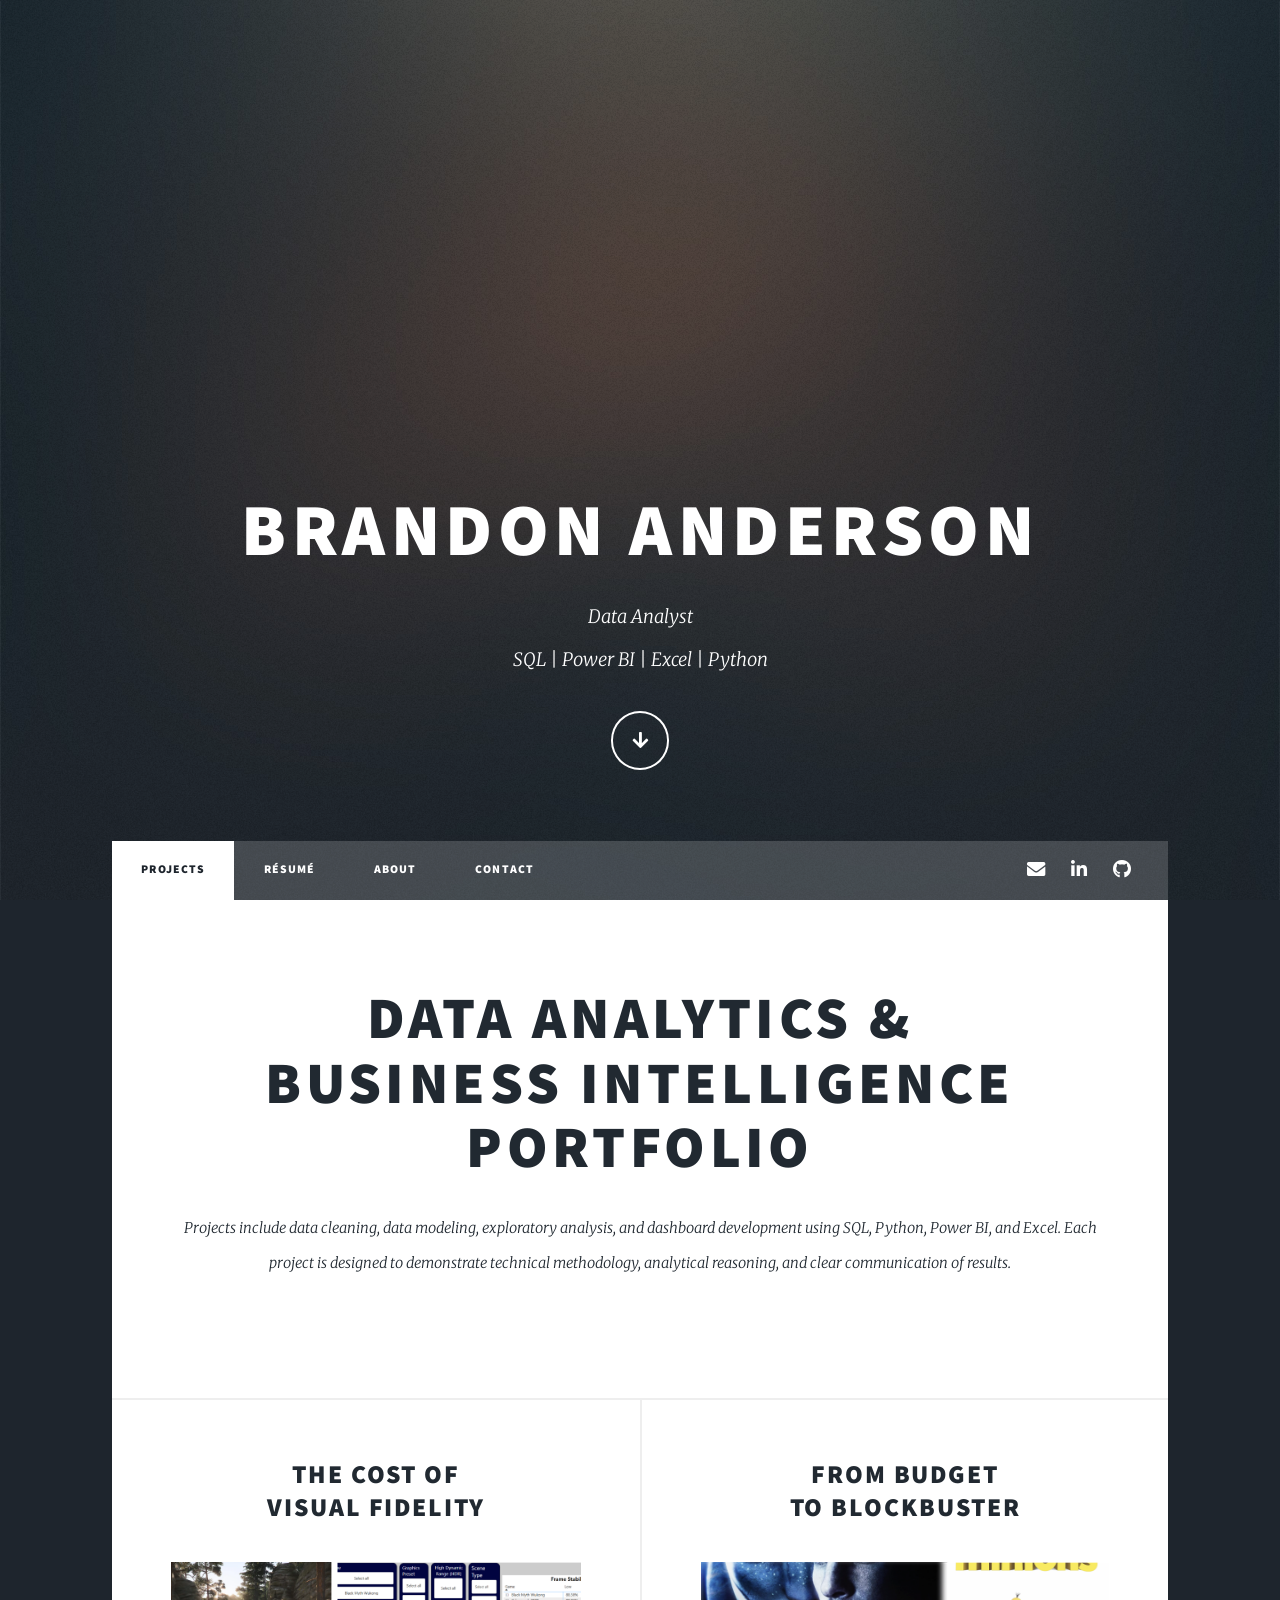
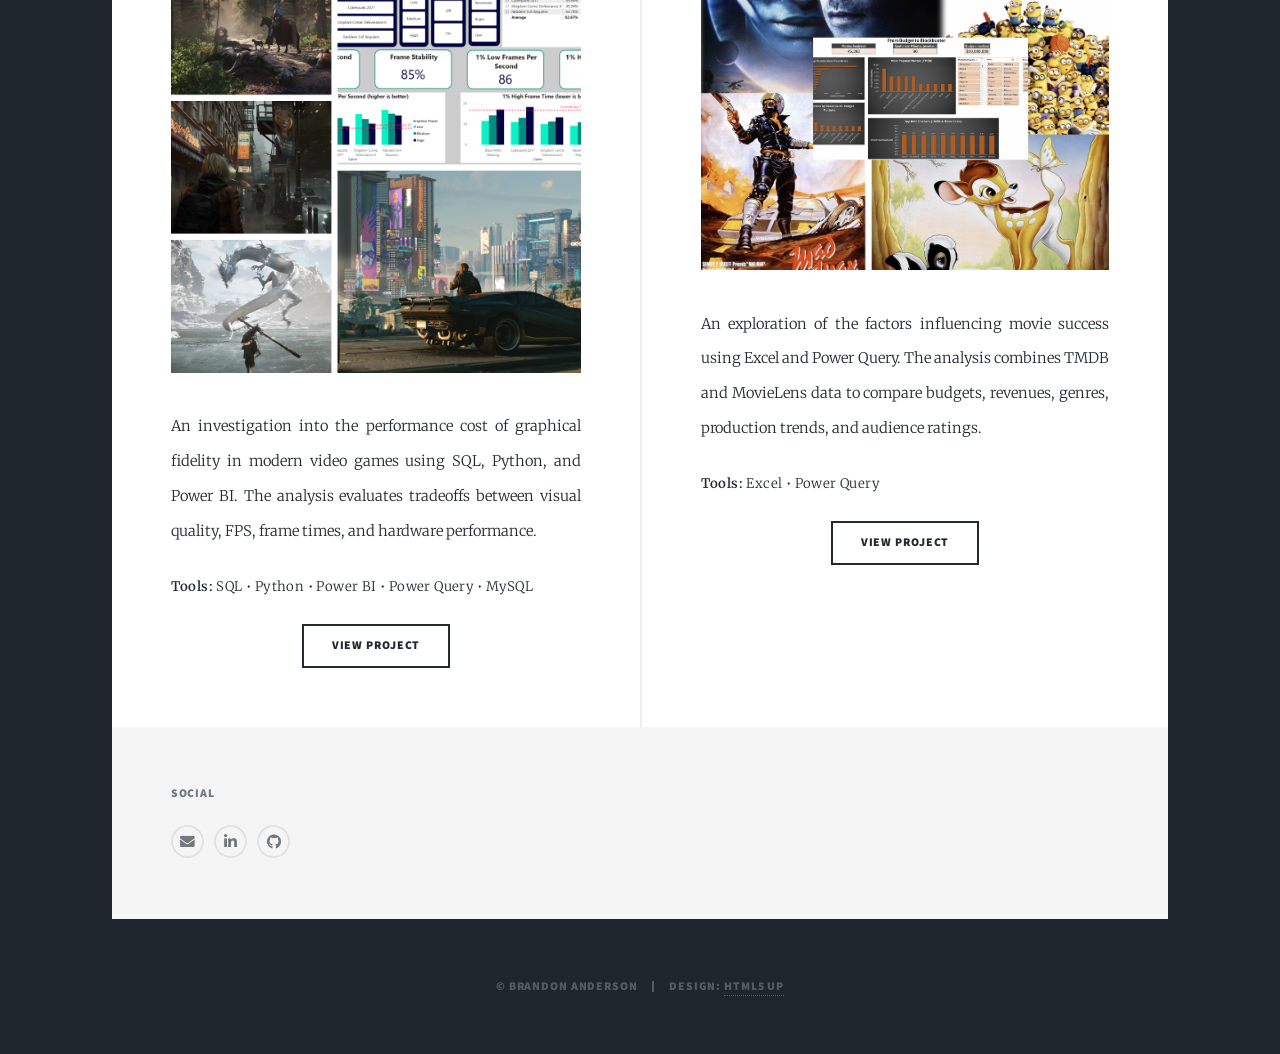
==== index.html @ 1acf7ca3 "Change repository structure" ====
<!DOCTYPE HTML>
<html>
	<head>
		<title>Portfolio | Brandon Anderson</title>
		<meta charset="utf-8" />
		<meta name="viewport" content="width=device-width, initial-scale=1, user-scalable=no" />
		<link rel="stylesheet" href="assets/css/main.css" />
		<noscript><link rel="stylesheet" href="assets/css/noscript.css" /></noscript>
	</head>
	<body class="is-preload">

		<!-- Wrapper -->
			<div id="wrapper" class="fade-in">

				<!-- Intro -->
					<div id="intro">
						<h1>Brandon Anderson
						</h1>
						<p>Data Analyst<br />
						SQL | Power BI | Excel | Python</p>
						<ul class="actions">
							<li><a href="#header" class="button icon solid solo fa-arrow-down scrolly">Continue</a></li>
						</ul>
					</div>

				<!-- Header -->
					<header id="header">
						<a href="index.html" class="logo">Brandon Anderson</a>
					</header>

				<!-- Nav -->
					<nav id="nav">
						<ul class="links">
							<li class="active"><a href="index.html">Projects</a></li>
							<li><a href="resume.html" target="_blank">Résumé</a></li>
							<li><a href="about.html">About</a></li>
							<li><a href="contact.html">Contact</a></li>
						</ul>
						<ul class="icons">
							<li>
								<a href="mailto:&#098;&#114;&#097;&#110;&#100;&#101;&#114;&#115;&#111;&#110;&#046;&#097;&#110;&#100;&#101;&#114;&#115;&#111;&#110;&#046;&#099;&#097;&#114;&#101;&#101;&#114;&#064;&#103;&#109;&#097;&#105;&#108;&#046;&#099;&#111;&#109;" class="icon solid fa-envelope">
									<span class="label">Email</span>
								</a>
							</li>
							<li>
								<a href="https://www.linkedin.com/in/brandonranderson" class="icon brands fa-linkedin-in" target="_blank">
									<span class="label">LinkedIn</span>
								</a>
							</li>

							<li>
								<a href="https://github.com/brandon-r-anderson" class="icon brands fa-github" target="_blank">
									<span class="label">GitHub</span>
								</a>
							</li>
						</ul>
					</nav>

				<!-- Main -->
					<div id="main">

						<!-- Featured Post -->
							<article class="post featured">
								<header class="major">
									<h2><a href="#">Data Analytics &<br />
									Business Intelligence Portfolio</a></h2>
									<p>Projects include data cleaning, data modeling, exploratory analysis, and dashboard development 
										using SQL, Python, Power BI, and Excel. Each project is 
										designed to demonstrate technical methodology, analytical reasoning, 
										and clear communication of results.
									</p>
								</header>
								<!-- <a href="#" class="image main"><img src="images/pic01.jpg" alt="" /></a>
								<ul class="actions special">
									<li><a href="#" class="button large">View Project</a></li>
								</ul> -->
							</article>

						<!-- Posts -->
							<section class="posts">
								<article>
									<header>
										<!-- <span class="date">April 24, 2017</span> -->
										<h2>
											<a href="projects/cost_of_visual_fidelity.html">
												The Cost of<br />
												Visual Fidelity
											</a>
										</h2>
									</header>

									<a href="projects/cost_of_visual_fidelity.html" class="image fit">
										<img src="images/game_graphics_collage.png" alt="The Cost of Visual Fidelity dashboard preview" />
									</a>

									<p>
										An investigation into the performance cost of graphical fidelity in modern
										video games using SQL, Python, and Power BI. The analysis evaluates tradeoffs
										between visual quality, FPS, frame times, and hardware performance.
									</p>

									<p class="project-tags">
										<strong>Tools:</strong> SQL • Python • Power BI • Power Query • MySQL
									</p>

									<ul class="actions special">
										<li>
											<a href="projects/cost_of_visual_fidelity.html" class="button">
												View Project
											</a>
										</li>
									</ul>
								</article>

								<article>
									<header>
										<!-- <span class="date">April 22, 2017</span> -->
										<h2><a href="projects/from_budget_to_blockbuster.html">From Budget<br />
										To Blockbuster</a></h2>
									</header>
									<a href="projects/from_budget_to_blockbuster.html" class="image fit"><img src="images/from_budget_to_blockbuster_collage.png" alt="movie_collage" /></a>
									<p>
										An exploration of the factors influencing movie success using Excel and Power Query. The analysis combines TMDB and MovieLens data to compare budgets, revenues, genres, production trends, and audience ratings.
									</p>
									
									<p class="project-tags">
										<strong>Tools:</strong> Excel • Power Query
									</p>
									<ul class="actions special">
										<li><a href="projects/from_budget_to_blockbuster.html" class="button">View Project</a></li>
									</ul>
								</article>

								<!-- <article>
									<header>
										<span class="date">April 18, 2017</span>
										<h2><a href="#">Ante mattis<br />
										interdum dolor</a></h2>
									</header>
									<a href="#" class="image fit"><img src="images/pic04.jpg" alt="" /></a>
									<p>Donec eget ex magna. Interdum et malesuada fames ac ante ipsum primis in faucibus. Pellentesque venenatis dolor imperdiet dolor mattis sagittis magna etiam.</p>
									
									<p class="project-tags">
										<strong>Tools:</strong> Power BI • Power Query
									</p>
									<ul class="actions special">
										<li><a href="#" class="button">View Project</a></li>
									</ul>
								</article> -->
							</section>

						<!-- Footer -->
							<!-- <footer> -->
								<!-- <div class="pagination"> -->
									<!--<a href="#" class="previous">Prev</a>-->
									<!-- <a href="#" class="page active">1</a> -->
									<!-- <a href="#" class="page">2</a> -->
									<!-- <span class="extra">&hellip;</span> -->
									<!-- <a href="#" class="next">Next</a> -->
								<!-- </div> -->
							<!-- </footer> -->

					</div>

				<!-- Footer -->
					<footer id="footer">
						<section>
								<h3>Social</h3>
								<ul class="icons alt">
									<li>
										<a href="mailto:mailto:&#098;&#114;&#097;&#110;&#100;&#101;&#114;&#115;&#111;&#110;&#046;&#097;&#110;&#100;&#101;&#114;&#115;&#111;&#110;&#046;&#099;&#097;&#114;&#101;&#101;&#114;&#064;&#103;&#109;&#097;&#105;&#108;&#046;&#099;&#111;&#109;" 
											class="icon solid fa-envelope"
											target="_blank">
											<span class="label">Email</span>
										</a>
									</li>
									<li>
										<a href="https://www.linkedin.com/in/brandonranderson" 
											class="icon brands fa-linkedin-in" 
											target="_blank">
											<span class="label">LinkedIn</span>
										</a>
									</li>									
									<li>
										<a href="https://github.com/brandon-r-anderson" 
											class="icon brands alt fa-github" 
											target="_blank">
											<span class="label">GitHub</span>
										</a>
									</li>
								</ul>
						</section>
					</footer>

				<!-- Copyright -->
					<div id="copyright">
						<ul><li>&copy; Brandon Anderson</li><li>Design: <a href="https://html5up.net" target="_blank">HTML5 UP</a></li></ul>
					</div>

		<!-- Scripts -->
			<script src="assets/js/jquery.min.js"></script>
			<script src="assets/js/jquery.scrollex.min.js"></script>
			<script src="assets/js/jquery.scrolly.min.js"></script>
			<script src="assets/js/browser.min.js"></script>
			<script src="assets/js/breakpoints.min.js"></script>
			<script src="assets/js/util.js"></script>
			<script src="assets/js/main.js"></script>

	</body>
</html>
---- assets/css/main.css ----
@import url(fontawesome-all.min.css);
@import url("https://fonts.googleapis.com/css?family=Merriweather:300,700,300italic,700italic|Source+Sans+Pro:900");

/*
	Massively by HTML5 UP
	html5up.net | @ajlkn
	Free for personal and commercial use under the CCA 3.0 license (html5up.net/license)
*/

html, body, div, span, applet, object,
iframe, h1, h2, h3, h4, h5, h6, p, blockquote,
pre, a, abbr, acronym, address, big, cite,
code, del, dfn, em, img, ins, kbd, q, s, samp,
small, strike, strong, sub, sup, tt, var, b,
u, i, center, dl, dt, dd, ol, ul, li, fieldset,
form, label, legend, table, caption, tbody,
tfoot, thead, tr, th, td, article, aside,
canvas, details, embed, figure, figcaption,
footer, header, hgroup, menu, nav, output, ruby,
section, summary, time, mark, audio, video {
	margin: 0;
	padding: 0;
	border: 0;
	font-size: 100%;
	font: inherit;
	vertical-align: baseline;}

article, aside, details, figcaption, figure,
footer, header, hgroup, menu, nav, section {
	display: block;}

body {
	line-height: 1;
}

ol, ul {
	list-style: none;
}

blockquote, q {
	quotes: none;
}

	blockquote:before, blockquote:after, q:before, q:after {
		content: '';
		content: none;
	}

table {
	border-collapse: collapse;
	border-spacing: 0;
}

body {
	-webkit-text-size-adjust: none;
}

mark {
	background-color: transparent;
	color: inherit;
}

input::-moz-focus-inner {
	border: 0;
	padding: 0;
}

input, select, textarea {
	-moz-appearance: none;
	-webkit-appearance: none;
	-ms-appearance: none;
	appearance: none;
}

/* Basic */

	@-ms-viewport {
		width: device-width;
	}

	body {
		-ms-overflow-style: scrollbar;
	}

	@media screen and (max-width: 480px) {

		html, body {
			min-width: 320px;
		}

	}

	html {
		box-sizing: border-box;
	}

	*, *:before, *:after {
		box-sizing: inherit;
	}

	body {
		background-color: #1e252d;
	}

		body.is-preload *, body.is-preload *:before, body.is-preload *:after {
			-moz-animation: none !important;
			-webkit-animation: none !important;
			-ms-animation: none !important;
			animation: none !important;
			-moz-transition: none !important;
			-webkit-transition: none !important;
			-ms-transition: none !important;
			transition: none !important;
		}

/* Type */

	html {
		font-size: 16pt;
	}

		@media screen and (max-width: 1680px) {

			html {
				font-size: 12pt;
			}

		}

		@media screen and (max-width: 1280px) {

			html {
				font-size: 11pt;
			}

		}

		@media screen and (max-width: 360px) {

			html {
				font-size: 10pt;
			}

		}

	body {
		color: #212931;
	}

	body, input, select, textarea {
		font-family: "Merriweather", Georgia, serif;
		font-weight: 300;
		font-size: 1rem;
		line-height: 2.375;
	}

	a {
		-moz-transition: color 0.2s ease-in-out, background-color 0.2s ease-in-out, border-color 0.2s ease-in-out, box-shadow 0.2s ease-in-out;
		-webkit-transition: color 0.2s ease-in-out, background-color 0.2s ease-in-out, border-color 0.2s ease-in-out, box-shadow 0.2s ease-in-out;
		-ms-transition: color 0.2s ease-in-out, background-color 0.2s ease-in-out, border-color 0.2s ease-in-out, box-shadow 0.2s ease-in-out;
		transition: color 0.2s ease-in-out, background-color 0.2s ease-in-out, border-color 0.2s ease-in-out, box-shadow 0.2s ease-in-out;
		border-bottom: dotted 1px;
		text-decoration: none;
	}

		a:hover {
			border-bottom-color: transparent;
		}

	strong, b {
		font-weight: 600;
	}

	em, i {
		font-style: italic;
	}

	p {
		text-align: justify;
		margin: 0 0 2rem 0;
	}

	h1, h2, h3, h4, h5, h6 {
		font-family: "Source Sans Pro", Helvetica, sans-serif;
		font-weight: 900;
		line-height: 1.5;
		letter-spacing: 0.075em;
		text-transform: uppercase;
		margin: 0 0 1rem 0;
	}

		h1 a, h2 a, h3 a, h4 a, h5 a, h6 a {
			border-bottom: 0;
			color: inherit;
			text-decoration: none;
		}

	h1 {
		font-size: 4rem;
		line-height: 1.1;
		margin: 0 0 2rem 0;
	}

	h2 {
		font-size: 1.75rem;
		line-height: 1.3;
		margin: 0 0 1.5rem 0;
	}

	h3 {
		font-size: 1.25rem;
		margin: 0 0 1.5rem 0;
	}

	h4 {
		font-size: 1rem;
	}

	h5 {
		font-size: 0.9rem;
	}

	h6 {
		font-size: 0.8rem;
	}

	sub {
		font-size: 0.8rem;
		position: relative;
		top: 0.5rem;
	}

	sup {
		font-size: 0.8rem;
		position: relative;
		top: -0.5rem;
	}

	blockquote {
		border-left: solid 4px;
		font-style: italic;
		margin: 0 0 2rem 0;
		padding: 0.5rem 0 0.5rem 2rem;
	}

	code {
		border: solid 2px;
		font-family: "Courier New", monospace;
		font-size: 0.9rem;
		margin: 0 0.25rem;
		padding: 0.25rem 0.65rem;
	}

	pre {
		-webkit-overflow-scrolling: touch;
		font-family: "Courier New", monospace;
		font-size: 0.9rem;
		margin: 0 0 2rem 0;
	}

		pre code {
			display: block;
			line-height: 1.75;
			padding: 1rem 1.5rem;
			overflow-x: auto;
		}

	hr {
		border: 0;
		border-bottom: solid 2px;
		margin: 3rem 0;
	}

		hr.major {
			margin: 5rem 0;
		}

	.align-left {
		text-align: left;
	}

	.align-center {
		text-align: center;
	}

	.align-right {
		text-align: right;
	}

	input, select, textarea {
		color: #212931;
	}

	a {
		color: #212931;
		border-bottom-color: rgba(33, 41, 49, 0.5);
	}

		a:hover {
			border-bottom-color: transparent;
			color: #18bfef !important;
		}

	strong, b {
		color: #212931;
	}

	h1, h2, h3, h4, h5, h6 {
		color: #212931;
	}

	blockquote {
		border-left-color: #eeeeee;
	}

	code {
		background: rgba(220, 220, 220, 0.25);
		border-color: #eeeeee;
	}

	hr {
		border-bottom-color: #eeeeee;
	}

/* Row */

	.row {
		display: flex;
		flex-wrap: wrap;
		box-sizing: border-box;
		align-items: stretch;
	}

		.row > * {
			box-sizing: border-box;
		}

		.row.gtr-uniform > * > :last-child {
			margin-bottom: 0;
		}

		.row.aln-left {
			justify-content: flex-start;
		}

		.row.aln-center {
			justify-content: center;
		}

		.row.aln-right {
			justify-content: flex-end;
		}

		.row.aln-top {
			align-items: flex-start;
		}

		.row.aln-middle {
			align-items: center;
		}

		.row.aln-bottom {
			align-items: flex-end;
		}

		.row > .imp {
			order: -1;
		}

		.row > .col-1 {
			width: 8.33333%;
		}

		.row > .off-1 {
			margin-left: 8.33333%;
		}

		.row > .col-2 {
			width: 16.66667%;
		}

		.row > .off-2 {
			margin-left: 16.66667%;
		}

		.row > .col-3 {
			width: 25%;
		}

		.row > .off-3 {
			margin-left: 25%;
		}

		.row > .col-4 {
			width: 33.33333%;
		}

		.row > .off-4 {
			margin-left: 33.33333%;
		}

		.row > .col-5 {
			width: 41.66667%;
		}

		.row > .off-5 {
			margin-left: 41.66667%;
		}

		.row > .col-6 {
			width: 50%;
		}

		.row > .off-6 {
			margin-left: 50%;
		}

		.row > .col-7 {
			width: 58.33333%;
		}

		.row > .off-7 {
			margin-left: 58.33333%;
		}

		.row > .col-8 {
			width: 66.66667%;
		}

		.row > .off-8 {
			margin-left: 66.66667%;
		}

		.row > .col-9 {
			width: 75%;
		}

		.row > .off-9 {
			margin-left: 75%;
		}

		.row > .col-10 {
			width: 83.33333%;
		}

		.row > .off-10 {
			margin-left: 83.33333%;
		}

		.row > .col-11 {
			width: 91.66667%;
		}

		.row > .off-11 {
			margin-left: 91.66667%;
		}

		.row > .col-12 {
			width: 100%;
		}

		.row > .off-12 {
			margin-left: 100%;
		}

		.row.gtr-0 {
			margin-top: 0;
			margin-left: 0rem;
		}

			.row.gtr-0 > * {
				padding: 0 0 0 0rem;
			}

			.row.gtr-0.gtr-uniform {
				margin-top: 0rem;
			}

				.row.gtr-0.gtr-uniform > * {
					padding-top: 0rem;
				}

		.row.gtr-25 {
			margin-top: 0;
			margin-left: -0.375rem;
		}

			.row.gtr-25 > * {
				padding: 0 0 0 0.375rem;
			}

			.row.gtr-25.gtr-uniform {
				margin-top: -0.375rem;
			}

				.row.gtr-25.gtr-uniform > * {
					padding-top: 0.375rem;
				}

		.row.gtr-50 {
			margin-top: 0;
			margin-left: -0.75rem;
		}

			.row.gtr-50 > * {
				padding: 0 0 0 0.75rem;
			}

			.row.gtr-50.gtr-uniform {
				margin-top: -0.75rem;
			}

				.row.gtr-50.gtr-uniform > * {
					padding-top: 0.75rem;
				}

		.row {
			margin-top: 0;
			margin-left: -1.5rem;
		}

			.row > * {
				padding: 0 0 0 1.5rem;
			}

			.row.gtr-uniform {
				margin-top: -1.5rem;
			}

				.row.gtr-uniform > * {
					padding-top: 1.5rem;
				}

		.row.gtr-150 {
			margin-top: 0;
			margin-left: -2.25rem;
		}

			.row.gtr-150 > * {
				padding: 0 0 0 2.25rem;
			}

			.row.gtr-150.gtr-uniform {
				margin-top: -2.25rem;
			}

				.row.gtr-150.gtr-uniform > * {
					padding-top: 2.25rem;
				}

		.row.gtr-200 {
			margin-top: 0;
			margin-left: -3rem;
		}

			.row.gtr-200 > * {
				padding: 0 0 0 3rem;
			}

			.row.gtr-200.gtr-uniform {
				margin-top: -3rem;
			}

				.row.gtr-200.gtr-uniform > * {
					padding-top: 3rem;
				}

		@media screen and (max-width: 1680px) {

			.row {
				display: flex;
				flex-wrap: wrap;
				box-sizing: border-box;
				align-items: stretch;
			}

				.row > * {
					box-sizing: border-box;
				}

				.row.gtr-uniform > * > :last-child {
					margin-bottom: 0;
				}

				.row.aln-left {
					justify-content: flex-start;
				}

				.row.aln-center {
					justify-content: center;
				}

				.row.aln-right {
					justify-content: flex-end;
				}

				.row.aln-top {
					align-items: flex-start;
				}

				.row.aln-middle {
					align-items: center;
				}

				.row.aln-bottom {
					align-items: flex-end;
				}

				.row > .imp-xlarge {
					order: -1;
				}

				.row > .col-1-xlarge {
					width: 8.33333%;
				}

				.row > .off-1-xlarge {
					margin-left: 8.33333%;
				}

				.row > .col-2-xlarge {
					width: 16.66667%;
				}

				.row > .off-2-xlarge {
					margin-left: 16.66667%;
				}

				.row > .col-3-xlarge {
					width: 25%;
				}

				.row > .off-3-xlarge {
					margin-left: 25%;
				}

				.row > .col-4-xlarge {
					width: 33.33333%;
				}

				.row > .off-4-xlarge {
					margin-left: 33.33333%;
				}

				.row > .col-5-xlarge {
					width: 41.66667%;
				}

				.row > .off-5-xlarge {
					margin-left: 41.66667%;
				}

				.row > .col-6-xlarge {
					width: 50%;
				}

				.row > .off-6-xlarge {
					margin-left: 50%;
				}

				.row > .col-7-xlarge {
					width: 58.33333%;
				}

				.row > .off-7-xlarge {
					margin-left: 58.33333%;
				}

				.row > .col-8-xlarge {
					width: 66.66667%;
				}

				.row > .off-8-xlarge {
					margin-left: 66.66667%;
				}

				.row > .col-9-xlarge {
					width: 75%;
				}

				.row > .off-9-xlarge {
					margin-left: 75%;
				}

				.row > .col-10-xlarge {
					width: 83.33333%;
				}

				.row > .off-10-xlarge {
					margin-left: 83.33333%;
				}

				.row > .col-11-xlarge {
					width: 91.66667%;
				}

				.row > .off-11-xlarge {
					margin-left: 91.66667%;
				}

				.row > .col-12-xlarge {
					width: 100%;
				}

				.row > .off-12-xlarge {
					margin-left: 100%;
				}

				.row.gtr-0 {
					margin-top: 0;
					margin-left: 0rem;
				}

					.row.gtr-0 > * {
						padding: 0 0 0 0rem;
					}

					.row.gtr-0.gtr-uniform {
						margin-top: 0rem;
					}

						.row.gtr-0.gtr-uniform > * {
							padding-top: 0rem;
						}

				.row.gtr-25 {
					margin-top: 0;
					margin-left: -0.375rem;
				}

					.row.gtr-25 > * {
						padding: 0 0 0 0.375rem;
					}

					.row.gtr-25.gtr-uniform {
						margin-top: -0.375rem;
					}

						.row.gtr-25.gtr-uniform > * {
							padding-top: 0.375rem;
						}

				.row.gtr-50 {
					margin-top: 0;
					margin-left: -0.75rem;
				}

					.row.gtr-50 > * {
						padding: 0 0 0 0.75rem;
					}

					.row.gtr-50.gtr-uniform {
						margin-top: -0.75rem;
					}

						.row.gtr-50.gtr-uniform > * {
							padding-top: 0.75rem;
						}

				.row {
					margin-top: 0;
					margin-left: -1.5rem;
				}

					.row > * {
						padding: 0 0 0 1.5rem;
					}

					.row.gtr-uniform {
						margin-top: -1.5rem;
					}

						.row.gtr-uniform > * {
							padding-top: 1.5rem;
						}

				.row.gtr-150 {
					margin-top: 0;
					margin-left: -2.25rem;
				}

					.row.gtr-150 > * {
						padding: 0 0 0 2.25rem;
					}

					.row.gtr-150.gtr-uniform {
						margin-top: -2.25rem;
					}

						.row.gtr-150.gtr-uniform > * {
							padding-top: 2.25rem;
						}

				.row.gtr-200 {
					margin-top: 0;
					margin-left: -3rem;
				}

					.row.gtr-200 > * {
						padding: 0 0 0 3rem;
					}

					.row.gtr-200.gtr-uniform {
						margin-top: -3rem;
					}

						.row.gtr-200.gtr-uniform > * {
							padding-top: 3rem;
						}

		}

		@media screen and (max-width: 1280px) {

			.row {
				display: flex;
				flex-wrap: wrap;
				box-sizing: border-box;
				align-items: stretch;
			}

				.row > * {
					box-sizing: border-box;
				}

				.row.gtr-uniform > * > :last-child {
					margin-bottom: 0;
				}

				.row.aln-left {
					justify-content: flex-start;
				}

				.row.aln-center {
					justify-content: center;
				}

				.row.aln-right {
					justify-content: flex-end;
				}

				.row.aln-top {
					align-items: flex-start;
				}

				.row.aln-middle {
					align-items: center;
				}

				.row.aln-bottom {
					align-items: flex-end;
				}

				.row > .imp-large {
					order: -1;
				}

				.row > .col-1-large {
					width: 8.33333%;
				}

				.row > .off-1-large {
					margin-left: 8.33333%;
				}

				.row > .col-2-large {
					width: 16.66667%;
				}

				.row > .off-2-large {
					margin-left: 16.66667%;
				}

				.row > .col-3-large {
					width: 25%;
				}

				.row > .off-3-large {
					margin-left: 25%;
				}

				.row > .col-4-large {
					width: 33.33333%;
				}

				.row > .off-4-large {
					margin-left: 33.33333%;
				}

				.row > .col-5-large {
					width: 41.66667%;
				}

				.row > .off-5-large {
					margin-left: 41.66667%;
				}

				.row > .col-6-large {
					width: 50%;
				}

				.row > .off-6-large {
					margin-left: 50%;
				}

				.row > .col-7-large {
					width: 58.33333%;
				}

				.row > .off-7-large {
					margin-left: 58.33333%;
				}

				.row > .col-8-large {
					width: 66.66667%;
				}

				.row > .off-8-large {
					margin-left: 66.66667%;
				}

				.row > .col-9-large {
					width: 75%;
				}

				.row > .off-9-large {
					margin-left: 75%;
				}

				.row > .col-10-large {
					width: 83.33333%;
				}

				.row > .off-10-large {
					margin-left: 83.33333%;
				}

				.row > .col-11-large {
					width: 91.66667%;
				}

				.row > .off-11-large {
					margin-left: 91.66667%;
				}

				.row > .col-12-large {
					width: 100%;
				}

				.row > .off-12-large {
					margin-left: 100%;
				}

				.row.gtr-0 {
					margin-top: 0;
					margin-left: 0rem;
				}

					.row.gtr-0 > * {
						padding: 0 0 0 0rem;
					}

					.row.gtr-0.gtr-uniform {
						margin-top: 0rem;
					}

						.row.gtr-0.gtr-uniform > * {
							padding-top: 0rem;
						}

				.row.gtr-25 {
					margin-top: 0;
					margin-left: -0.375rem;
				}

					.row.gtr-25 > * {
						padding: 0 0 0 0.375rem;
					}

					.row.gtr-25.gtr-uniform {
						margin-top: -0.375rem;
					}

						.row.gtr-25.gtr-uniform > * {
							padding-top: 0.375rem;
						}

				.row.gtr-50 {
					margin-top: 0;
					margin-left: -0.75rem;
				}

					.row.gtr-50 > * {
						padding: 0 0 0 0.75rem;
					}

					.row.gtr-50.gtr-uniform {
						margin-top: -0.75rem;
					}

						.row.gtr-50.gtr-uniform > * {
							padding-top: 0.75rem;
						}

				.row {
					margin-top: 0;
					margin-left: -1.5rem;
				}

					.row > * {
						padding: 0 0 0 1.5rem;
					}

					.row.gtr-uniform {
						margin-top: -1.5rem;
					}

						.row.gtr-uniform > * {
							padding-top: 1.5rem;
						}

				.row.gtr-150 {
					margin-top: 0;
					margin-left: -2.25rem;
				}

					.row.gtr-150 > * {
						padding: 0 0 0 2.25rem;
					}

					.row.gtr-150.gtr-uniform {
						margin-top: -2.25rem;
					}

						.row.gtr-150.gtr-uniform > * {
							padding-top: 2.25rem;
						}

				.row.gtr-200 {
					margin-top: 0;
					margin-left: -3rem;
				}

					.row.gtr-200 > * {
						padding: 0 0 0 3rem;
					}

					.row.gtr-200.gtr-uniform {
						margin-top: -3rem;
					}

						.row.gtr-200.gtr-uniform > * {
							padding-top: 3rem;
						}

		}

		@media screen and (max-width: 980px) {

			.row {
				display: flex;
				flex-wrap: wrap;
				box-sizing: border-box;
				align-items: stretch;
			}

				.row > * {
					box-sizing: border-box;
				}

				.row.gtr-uniform > * > :last-child {
					margin-bottom: 0;
				}

				.row.aln-left {
					justify-content: flex-start;
				}

				.row.aln-center {
					justify-content: center;
				}

				.row.aln-right {
					justify-content: flex-end;
				}

				.row.aln-top {
					align-items: flex-start;
				}

				.row.aln-middle {
					align-items: center;
				}

				.row.aln-bottom {
					align-items: flex-end;
				}

				.row > .imp-medium {
					order: -1;
				}

				.row > .col-1-medium {
					width: 8.33333%;
				}

				.row > .off-1-medium {
					margin-left: 8.33333%;
				}

				.row > .col-2-medium {
					width: 16.66667%;
				}

				.row > .off-2-medium {
					margin-left: 16.66667%;
				}

				.row > .col-3-medium {
					width: 25%;
				}

				.row > .off-3-medium {
					margin-left: 25%;
				}

				.row > .col-4-medium {
					width: 33.33333%;
				}

				.row > .off-4-medium {
					margin-left: 33.33333%;
				}

				.row > .col-5-medium {
					width: 41.66667%;
				}

				.row > .off-5-medium {
					margin-left: 41.66667%;
				}

				.row > .col-6-medium {
					width: 50%;
				}

				.row > .off-6-medium {
					margin-left: 50%;
				}

				.row > .col-7-medium {
					width: 58.33333%;
				}

				.row > .off-7-medium {
					margin-left: 58.33333%;
				}

				.row > .col-8-medium {
					width: 66.66667%;
				}

				.row > .off-8-medium {
					margin-left: 66.66667%;
				}

				.row > .col-9-medium {
					width: 75%;
				}

				.row > .off-9-medium {
					margin-left: 75%;
				}

				.row > .col-10-medium {
					width: 83.33333%;
				}

				.row > .off-10-medium {
					margin-left: 83.33333%;
				}

				.row > .col-11-medium {
					width: 91.66667%;
				}

				.row > .off-11-medium {
					margin-left: 91.66667%;
				}

				.row > .col-12-medium {
					width: 100%;
				}

				.row > .off-12-medium {
					margin-left: 100%;
				}

				.row.gtr-0 {
					margin-top: 0;
					margin-left: 0rem;
				}

					.row.gtr-0 > * {
						padding: 0 0 0 0rem;
					}

					.row.gtr-0.gtr-uniform {
						margin-top: 0rem;
					}

						.row.gtr-0.gtr-uniform > * {
							padding-top: 0rem;
						}

				.row.gtr-25 {
					margin-top: 0;
					margin-left: -0.375rem;
				}

					.row.gtr-25 > * {
						padding: 0 0 0 0.375rem;
					}

					.row.gtr-25.gtr-uniform {
						margin-top: -0.375rem;
					}

						.row.gtr-25.gtr-uniform > * {
							padding-top: 0.375rem;
						}

				.row.gtr-50 {
					margin-top: 0;
					margin-left: -0.75rem;
				}

					.row.gtr-50 > * {
						padding: 0 0 0 0.75rem;
					}

					.row.gtr-50.gtr-uniform {
						margin-top: -0.75rem;
					}

						.row.gtr-50.gtr-uniform > * {
							padding-top: 0.75rem;
						}

				.row {
					margin-top: 0;
					margin-left: -1.5rem;
				}

					.row > * {
						padding: 0 0 0 1.5rem;
					}

					.row.gtr-uniform {
						margin-top: -1.5rem;
					}

						.row.gtr-uniform > * {
							padding-top: 1.5rem;
						}

				.row.gtr-150 {
					margin-top: 0;
					margin-left: -2.25rem;
				}

					.row.gtr-150 > * {
						padding: 0 0 0 2.25rem;
					}

					.row.gtr-150.gtr-uniform {
						margin-top: -2.25rem;
					}

						.row.gtr-150.gtr-uniform > * {
							padding-top: 2.25rem;
						}

				.row.gtr-200 {
					margin-top: 0;
					margin-left: -3rem;
				}

					.row.gtr-200 > * {
						padding: 0 0 0 3rem;
					}

					.row.gtr-200.gtr-uniform {
						margin-top: -3rem;
					}

						.row.gtr-200.gtr-uniform > * {
							padding-top: 3rem;
						}

		}

		@media screen and (max-width: 736px) {

			.row {
				display: flex;
				flex-wrap: wrap;
				box-sizing: border-box;
				align-items: stretch;
			}

				.row > * {
					box-sizing: border-box;
				}

				.row.gtr-uniform > * > :last-child {
					margin-bottom: 0;
				}

				.row.aln-left {
					justify-content: flex-start;
				}

				.row.aln-center {
					justify-content: center;
				}

				.row.aln-right {
					justify-content: flex-end;
				}

				.row.aln-top {
					align-items: flex-start;
				}

				.row.aln-middle {
					align-items: center;
				}

				.row.aln-bottom {
					align-items: flex-end;
				}

				.row > .imp-small {
					order: -1;
				}

				.row > .col-1-small {
					width: 8.33333%;
				}

				.row > .off-1-small {
					margin-left: 8.33333%;
				}

				.row > .col-2-small {
					width: 16.66667%;
				}

				.row > .off-2-small {
					margin-left: 16.66667%;
				}

				.row > .col-3-small {
					width: 25%;
				}

				.row > .off-3-small {
					margin-left: 25%;
				}

				.row > .col-4-small {
					width: 33.33333%;
				}

				.row > .off-4-small {
					margin-left: 33.33333%;
				}

				.row > .col-5-small {
					width: 41.66667%;
				}

				.row > .off-5-small {
					margin-left: 41.66667%;
				}

				.row > .col-6-small {
					width: 50%;
				}

				.row > .off-6-small {
					margin-left: 50%;
				}

				.row > .col-7-small {
					width: 58.33333%;
				}

				.row > .off-7-small {
					margin-left: 58.33333%;
				}

				.row > .col-8-small {
					width: 66.66667%;
				}

				.row > .off-8-small {
					margin-left: 66.66667%;
				}

				.row > .col-9-small {
					width: 75%;
				}

				.row > .off-9-small {
					margin-left: 75%;
				}

				.row > .col-10-small {
					width: 83.33333%;
				}

				.row > .off-10-small {
					margin-left: 83.33333%;
				}

				.row > .col-11-small {
					width: 91.66667%;
				}

				.row > .off-11-small {
					margin-left: 91.66667%;
				}

				.row > .col-12-small {
					width: 100%;
				}

				.row > .off-12-small {
					margin-left: 100%;
				}

				.row.gtr-0 {
					margin-top: 0;
					margin-left: 0rem;
				}

					.row.gtr-0 > * {
						padding: 0 0 0 0rem;
					}

					.row.gtr-0.gtr-uniform {
						margin-top: 0rem;
					}

						.row.gtr-0.gtr-uniform > * {
							padding-top: 0rem;
						}

				.row.gtr-25 {
					margin-top: 0;
					margin-left: -0.375rem;
				}

					.row.gtr-25 > * {
						padding: 0 0 0 0.375rem;
					}

					.row.gtr-25.gtr-uniform {
						margin-top: -0.375rem;
					}

						.row.gtr-25.gtr-uniform > * {
							padding-top: 0.375rem;
						}

				.row.gtr-50 {
					margin-top: 0;
					margin-left: -0.75rem;
				}

					.row.gtr-50 > * {
						padding: 0 0 0 0.75rem;
					}

					.row.gtr-50.gtr-uniform {
						margin-top: -0.75rem;
					}

						.row.gtr-50.gtr-uniform > * {
							padding-top: 0.75rem;
						}

				.row {
					margin-top: 0;
					margin-left: -1.5rem;
				}

					.row > * {
						padding: 0 0 0 1.5rem;
					}

					.row.gtr-uniform {
						margin-top: -1.5rem;
					}

						.row.gtr-uniform > * {
							padding-top: 1.5rem;
						}

				.row.gtr-150 {
					margin-top: 0;
					margin-left: -2.25rem;
				}

					.row.gtr-150 > * {
						padding: 0 0 0 2.25rem;
					}

					.row.gtr-150.gtr-uniform {
						margin-top: -2.25rem;
					}

						.row.gtr-150.gtr-uniform > * {
							padding-top: 2.25rem;
						}

				.row.gtr-200 {
					margin-top: 0;
					margin-left: -3rem;
				}

					.row.gtr-200 > * {
						padding: 0 0 0 3rem;
					}

					.row.gtr-200.gtr-uniform {
						margin-top: -3rem;
					}

						.row.gtr-200.gtr-uniform > * {
							padding-top: 3rem;
						}

		}

		@media screen and (max-width: 480px) {

			.row {
				display: flex;
				flex-wrap: wrap;
				box-sizing: border-box;
				align-items: stretch;
			}

				.row > * {
					box-sizing: border-box;
				}

				.row.gtr-uniform > * > :last-child {
					margin-bottom: 0;
				}

				.row.aln-left {
					justify-content: flex-start;
				}

				.row.aln-center {
					justify-content: center;
				}

				.row.aln-right {
					justify-content: flex-end;
				}

				.row.aln-top {
					align-items: flex-start;
				}

				.row.aln-middle {
					align-items: center;
				}

				.row.aln-bottom {
					align-items: flex-end;
				}

				.row > .imp-xsmall {
					order: -1;
				}

				.row > .col-1-xsmall {
					width: 8.33333%;
				}

				.row > .off-1-xsmall {
					margin-left: 8.33333%;
				}

				.row > .col-2-xsmall {
					width: 16.66667%;
				}

				.row > .off-2-xsmall {
					margin-left: 16.66667%;
				}

				.row > .col-3-xsmall {
					width: 25%;
				}

				.row > .off-3-xsmall {
					margin-left: 25%;
				}

				.row > .col-4-xsmall {
					width: 33.33333%;
				}

				.row > .off-4-xsmall {
					margin-left: 33.33333%;
				}

				.row > .col-5-xsmall {
					width: 41.66667%;
				}

				.row > .off-5-xsmall {
					margin-left: 41.66667%;
				}

				.row > .col-6-xsmall {
					width: 50%;
				}

				.row > .off-6-xsmall {
					margin-left: 50%;
				}

				.row > .col-7-xsmall {
					width: 58.33333%;
				}

				.row > .off-7-xsmall {
					margin-left: 58.33333%;
				}

				.row > .col-8-xsmall {
					width: 66.66667%;
				}

				.row > .off-8-xsmall {
					margin-left: 66.66667%;
				}

				.row > .col-9-xsmall {
					width: 75%;
				}

				.row > .off-9-xsmall {
					margin-left: 75%;
				}

				.row > .col-10-xsmall {
					width: 83.33333%;
				}

				.row > .off-10-xsmall {
					margin-left: 83.33333%;
				}

				.row > .col-11-xsmall {
					width: 91.66667%;
				}

				.row > .off-11-xsmall {
					margin-left: 91.66667%;
				}

				.row > .col-12-xsmall {
					width: 100%;
				}

				.row > .off-12-xsmall {
					margin-left: 100%;
				}

				.row.gtr-0 {
					margin-top: 0;
					margin-left: 0rem;
				}

					.row.gtr-0 > * {
						padding: 0 0 0 0rem;
					}

					.row.gtr-0.gtr-uniform {
						margin-top: 0rem;
					}

						.row.gtr-0.gtr-uniform > * {
							padding-top: 0rem;
						}

				.row.gtr-25 {
					margin-top: 0;
					margin-left: -0.375rem;
				}

					.row.gtr-25 > * {
						padding: 0 0 0 0.375rem;
					}

					.row.gtr-25.gtr-uniform {
						margin-top: -0.375rem;
					}

						.row.gtr-25.gtr-uniform > * {
							padding-top: 0.375rem;
						}

				.row.gtr-50 {
					margin-top: 0;
					margin-left: -0.75rem;
				}

					.row.gtr-50 > * {
						padding: 0 0 0 0.75rem;
					}

					.row.gtr-50.gtr-uniform {
						margin-top: -0.75rem;
					}

						.row.gtr-50.gtr-uniform > * {
							padding-top: 0.75rem;
						}

				.row {
					margin-top: 0;
					margin-left: -1.5rem;
				}

					.row > * {
						padding: 0 0 0 1.5rem;
					}

					.row.gtr-uniform {
						margin-top: -1.5rem;
					}

						.row.gtr-uniform > * {
							padding-top: 1.5rem;
						}

				.row.gtr-150 {
					margin-top: 0;
					margin-left: -2.25rem;
				}

					.row.gtr-150 > * {
						padding: 0 0 0 2.25rem;
					}

					.row.gtr-150.gtr-uniform {
						margin-top: -2.25rem;
					}

						.row.gtr-150.gtr-uniform > * {
							padding-top: 2.25rem;
						}

				.row.gtr-200 {
					margin-top: 0;
					margin-left: -3rem;
				}

					.row.gtr-200 > * {
						padding: 0 0 0 3rem;
					}

					.row.gtr-200.gtr-uniform {
						margin-top: -3rem;
					}

						.row.gtr-200.gtr-uniform > * {
							padding-top: 3rem;
						}

		}

		@media screen and (max-width: 360px) {

			.row {
				display: flex;
				flex-wrap: wrap;
				box-sizing: border-box;
				align-items: stretch;
			}

				.row > * {
					box-sizing: border-box;
				}

				.row.gtr-uniform > * > :last-child {
					margin-bottom: 0;
				}

				.row.aln-left {
					justify-content: flex-start;
				}

				.row.aln-center {
					justify-content: center;
				}

				.row.aln-right {
					justify-content: flex-end;
				}

				.row.aln-top {
					align-items: flex-start;
				}

				.row.aln-middle {
					align-items: center;
				}

				.row.aln-bottom {
					align-items: flex-end;
				}

				.row > .imp-xxsmall {
					order: -1;
				}

				.row > .col-1-xxsmall {
					width: 8.33333%;
				}

				.row > .off-1-xxsmall {
					margin-left: 8.33333%;
				}

				.row > .col-2-xxsmall {
					width: 16.66667%;
				}

				.row > .off-2-xxsmall {
					margin-left: 16.66667%;
				}

				.row > .col-3-xxsmall {
					width: 25%;
				}

				.row > .off-3-xxsmall {
					margin-left: 25%;
				}

				.row > .col-4-xxsmall {
					width: 33.33333%;
				}

				.row > .off-4-xxsmall {
					margin-left: 33.33333%;
				}

				.row > .col-5-xxsmall {
					width: 41.66667%;
				}

				.row > .off-5-xxsmall {
					margin-left: 41.66667%;
				}

				.row > .col-6-xxsmall {
					width: 50%;
				}

				.row > .off-6-xxsmall {
					margin-left: 50%;
				}

				.row > .col-7-xxsmall {
					width: 58.33333%;
				}

				.row > .off-7-xxsmall {
					margin-left: 58.33333%;
				}

				.row > .col-8-xxsmall {
					width: 66.66667%;
				}

				.row > .off-8-xxsmall {
					margin-left: 66.66667%;
				}

				.row > .col-9-xxsmall {
					width: 75%;
				}

				.row > .off-9-xxsmall {
					margin-left: 75%;
				}

				.row > .col-10-xxsmall {
					width: 83.33333%;
				}

				.row > .off-10-xxsmall {
					margin-left: 83.33333%;
				}

				.row > .col-11-xxsmall {
					width: 91.66667%;
				}

				.row > .off-11-xxsmall {
					margin-left: 91.66667%;
				}

				.row > .col-12-xxsmall {
					width: 100%;
				}

				.row > .off-12-xxsmall {
					margin-left: 100%;
				}

				.row.gtr-0 {
					margin-top: 0;
					margin-left: 0rem;
				}

					.row.gtr-0 > * {
						padding: 0 0 0 0rem;
					}

					.row.gtr-0.gtr-uniform {
						margin-top: 0rem;
					}

						.row.gtr-0.gtr-uniform > * {
							padding-top: 0rem;
						}

				.row.gtr-25 {
					margin-top: 0;
					margin-left: -0.375rem;
				}

					.row.gtr-25 > * {
						padding: 0 0 0 0.375rem;
					}

					.row.gtr-25.gtr-uniform {
						margin-top: -0.375rem;
					}

						.row.gtr-25.gtr-uniform > * {
							padding-top: 0.375rem;
						}

				.row.gtr-50 {
					margin-top: 0;
					margin-left: -0.75rem;
				}

					.row.gtr-50 > * {
						padding: 0 0 0 0.75rem;
					}

					.row.gtr-50.gtr-uniform {
						margin-top: -0.75rem;
					}

						.row.gtr-50.gtr-uniform > * {
							padding-top: 0.75rem;
						}

				.row {
					margin-top: 0;
					margin-left: -1.5rem;
				}

					.row > * {
						padding: 0 0 0 1.5rem;
					}

					.row.gtr-uniform {
						margin-top: -1.5rem;
					}

						.row.gtr-uniform > * {
							padding-top: 1.5rem;
						}

				.row.gtr-150 {
					margin-top: 0;
					margin-left: -2.25rem;
				}

					.row.gtr-150 > * {
						padding: 0 0 0 2.25rem;
					}

					.row.gtr-150.gtr-uniform {
						margin-top: -2.25rem;
					}

						.row.gtr-150.gtr-uniform > * {
							padding-top: 2.25rem;
						}

				.row.gtr-200 {
					margin-top: 0;
					margin-left: -3rem;
				}

					.row.gtr-200 > * {
						padding: 0 0 0 3rem;
					}

					.row.gtr-200.gtr-uniform {
						margin-top: -3rem;
					}

						.row.gtr-200.gtr-uniform > * {
							padding-top: 3rem;
						}

		}

/* Box */

	.box {
		border: solid 2px;
		margin-bottom: 2rem;
		padding: 1.5rem;
	}

		.box > :last-child,
		.box > :last-child > :last-child,
		.box > :last-child > :last-child > :last-child {
			margin-bottom: 0;
		}

		.box.alt {
			border: 0;
			border-radius: 0;
			padding: 0;
		}

	.box {
		border-color: #eeeeee;
	}

/* Button */

	input[type="submit"],
	input[type="reset"],
	input[type="button"],
	button,
	.button {
		-moz-appearance: none;
		-webkit-appearance: none;
		-ms-appearance: none;
		appearance: none;
		-moz-transition: background-color 0.2s ease-in-out, box-shadow 0.2s ease-in-out, color 0.2s ease-in-out;
		-webkit-transition: background-color 0.2s ease-in-out, box-shadow 0.2s ease-in-out, color 0.2s ease-in-out;
		-ms-transition: background-color 0.2s ease-in-out, box-shadow 0.2s ease-in-out, color 0.2s ease-in-out;
		transition: background-color 0.2s ease-in-out, box-shadow 0.2s ease-in-out, color 0.2s ease-in-out;
		border: 0;
		border-radius: 0;
		cursor: pointer;
		display: inline-block;
		font-family: "Source Sans Pro", Helvetica, sans-serif;
		font-size: 0.8rem;
		font-weight: 900;
		letter-spacing: 0.075em;
		height: 3rem;
		line-height: 3rem;
		padding: 0 2rem;
		text-align: center;
		text-decoration: none;
		text-transform: uppercase;
		white-space: nowrap;
	}

		input[type="submit"].icon:before,
		input[type="reset"].icon:before,
		input[type="button"].icon:before,
		button.icon:before,
		.button.icon:before {
			margin-right: 0.5rem;
		}

		input[type="submit"].icon.solo,
		input[type="reset"].icon.solo,
		input[type="button"].icon.solo,
		button.icon.solo,
		.button.icon.solo {
			position: relative;
			width: 4rem;
			height: 4rem;
			line-height: 4rem;
			border-radius: 4rem;
			text-indent: 4rem;
			overflow: hidden;
			padding: 0;
			white-space: nowrap;
		}

			input[type="submit"].icon.solo:before,
			input[type="reset"].icon.solo:before,
			input[type="button"].icon.solo:before,
			button.icon.solo:before,
			.button.icon.solo:before {
				position: absolute;
				display: block;
				top: 0;
				left: 0;
				width: inherit;
				height: inherit;
				line-height: inherit;
				font-size: 1.25rem;
				margin-right: 0;
				text-align: center;
				text-indent: 0;
			}

		input[type="submit"].fit,
		input[type="reset"].fit,
		input[type="button"].fit,
		button.fit,
		.button.fit {
			width: 100%;
		}

		input[type="submit"].small,
		input[type="reset"].small,
		input[type="button"].small,
		button.small,
		.button.small {
			font-size: 0.7rem;
			height: 2.5rem;
			line-height: 2.5rem;
			padding: 0 1.5rem;
		}

		input[type="submit"].large,
		input[type="reset"].large,
		input[type="button"].large,
		button.large,
		.button.large {
			font-size: 0.9rem;
			height: 3.5rem;
			line-height: 3.5rem;
			padding: 0 2.75rem;
		}

		@media screen and (max-width: 980px) {

			input[type="submit"],
			input[type="reset"],
			input[type="button"],
			button,
			.button {
				font-size: 0.9rem;
				height: 3.25rem;
				line-height: 3.25rem;
			}

				input[type="submit"].large,
				input[type="reset"].large,
				input[type="button"].large,
				button.large,
				.button.large {
					font-size: 1rem;
					height: 3.75rem;
					line-height: 3.75rem;
				}

		}

		input[type="submit"].disabled, input[type="submit"]:disabled,
		input[type="reset"].disabled,
		input[type="reset"]:disabled,
		input[type="button"].disabled,
		input[type="button"]:disabled,
		button.disabled,
		button:disabled,
		.button.disabled,
		.button:disabled {
			pointer-events: none;
			opacity: 0.25;
		}

	input[type="submit"],
	input[type="reset"],
	input[type="button"],
	button,
	.button {
		background-color: transparent;
		box-shadow: inset 0 0 0 2px #212931;
		color: #212931 !important;
	}

		input[type="submit"]:hover,
		input[type="reset"]:hover,
		input[type="button"]:hover,
		button:hover,
		.button:hover {
			box-shadow: inset 0 0 0 2px #18bfef;
			color: #18bfef !important;
		}

		input[type="submit"].primary,
		input[type="reset"].primary,
		input[type="button"].primary,
		button.primary,
		.button.primary {
			background-color: #212931;
			box-shadow: none;
			color: #ffffff !important;
		}

			input[type="submit"].primary:hover,
			input[type="reset"].primary:hover,
			input[type="button"].primary:hover,
			button.primary:hover,
			.button.primary:hover {
				background-color: #18bfef;
			}

/* Form */

	form {
		margin: 0 0 2rem 0;
	}

		form > :last-child {
			margin-bottom: 0;
		}

		form > .fields {
			display: -moz-flex;
			display: -webkit-flex;
			display: -ms-flex;
			display: flex;
			-moz-flex-wrap: wrap;
			-webkit-flex-wrap: wrap;
			-ms-flex-wrap: wrap;
			flex-wrap: wrap;
			width: calc(100% + 3rem);
			margin: -1.5rem 0 2rem -1.5rem;
		}

			form > .fields > .field {
				-moz-flex-grow: 0;
				-webkit-flex-grow: 0;
				-ms-flex-grow: 0;
				flex-grow: 0;
				-moz-flex-shrink: 0;
				-webkit-flex-shrink: 0;
				-ms-flex-shrink: 0;
				flex-shrink: 0;
				padding: 1.5rem 0 0 1.5rem;
				width: calc(100% - 1.5rem);
			}

				form > .fields > .field.half {
					width: calc(50% - 0.75rem);
				}

				form > .fields > .field.third {
					width: calc(100%/3 - 0.5rem);
				}

				form > .fields > .field.quarter {
					width: calc(25% - 0.375rem);
				}

		@media screen and (max-width: 480px) {

			form > .fields {
				width: calc(100% + 3rem);
				margin: -1.5rem 0 2rem -1.5rem;
			}

				form > .fields > .field {
					padding: 1.5rem 0 0 1.5rem;
					width: calc(100% - 1.5rem);
				}

					form > .fields > .field.half {
						width: calc(100% - 1.5rem);
					}

					form > .fields > .field.third {
						width: calc(100% - 1.5rem);
					}

					form > .fields > .field.quarter {
						width: calc(100% - 1.5rem);
					}

		}

	label {
		display: block;
		font-family: "Source Sans Pro", Helvetica, sans-serif;
		font-weight: 900;
		line-height: 1.5;
		letter-spacing: 0.075em;
		font-size: 0.8rem;
		text-transform: uppercase;
		margin: 0 0 0.75rem 0;
	}

		@media screen and (max-width: 980px) {

			label {
				font-size: 0.9rem;
			}

		}

	input[type="text"],
	input[type="password"],
	input[type="email"],
	select,
	textarea {
		-moz-appearance: none;
		-webkit-appearance: none;
		-ms-appearance: none;
		appearance: none;
		background: transparent;
		border-radius: 0;
		border: solid 2px;
		color: inherit;
		display: block;
		outline: 0;
		padding: 0 1rem;
		text-decoration: none;
		width: 100%;
	}

		input[type="text"]:invalid,
		input[type="password"]:invalid,
		input[type="email"]:invalid,
		select:invalid,
		textarea:invalid {
			box-shadow: none;
		}

	select {
		background-size: 1.25rem;
		background-repeat: no-repeat;
		background-position: calc(100% - 1rem) center;
		height: 3rem;
		padding-right: 3rem;
		text-overflow: ellipsis;
	}

		select:focus::-ms-value {
			background-color: transparent;
		}

		select::-ms-expand {
			display: none;
		}

	input[type="text"],
	input[type="password"],
	input[type="email"],
	select {
		height: 3rem;
	}

	textarea {
		padding: 0.75rem 1rem;
	}

	input[type="checkbox"],
	input[type="radio"] {
		-moz-appearance: none;
		-webkit-appearance: none;
		-ms-appearance: none;
		appearance: none;
		display: block;
		float: left;
		margin-right: -2rem;
		opacity: 0;
		width: 1rem;
		z-index: -1;
	}

		input[type="checkbox"] + label,
		input[type="radio"] + label {
			text-decoration: none;
			cursor: pointer;
			display: inline-block;
			font-size: 1rem;
			letter-spacing: 0;
			font-family: "Merriweather", Georgia, serif;
			text-transform: none;
			font-weight: 300;
			padding-left: 2.8rem;
			padding-right: 1rem;
			position: relative;
		}

			input[type="checkbox"] + label:before,
			input[type="radio"] + label:before {
				-moz-osx-font-smoothing: grayscale;
				-webkit-font-smoothing: antialiased;
				display: inline-block;
				font-style: normal;
				font-variant: normal;
				text-rendering: auto;
				line-height: 1;
				text-transform: none !important;
				font-family: 'Font Awesome 5 Free';
				font-weight: 900;
			}

			input[type="checkbox"] + label:before,
			input[type="radio"] + label:before {
				border-radius: 0;
				border: solid 2px;
				content: '';
				display: inline-block;
				font-size: 0.8rem;
				height: 1.8rem;
				left: 0;
				line-height: 1.65rem;
				position: absolute;
				text-align: center;
				top: -0.125rem;
				width: 1.8rem;
			}

		input[type="checkbox"]:checked + label:before,
		input[type="radio"]:checked + label:before {
			content: '\f00c';
		}

	input[type="checkbox"] + label:before {
		border-radius: 0;
	}

	input[type="radio"] + label:before {
		border-radius: 100%;
	}

	::-webkit-input-placeholder {
		opacity: 1.0;
	}

	:-moz-placeholder {
		opacity: 1.0;
	}

	::-moz-placeholder {
		opacity: 1.0;
	}

	:-ms-input-placeholder {
		opacity: 1.0;
	}

	label {
		color: #212931;
	}

	input[type="text"],
	input[type="password"],
	input[type="email"],
	select,
	textarea {
		border-color: #eeeeee;
	}

		input[type="text"]:focus,
		input[type="password"]:focus,
		input[type="email"]:focus,
		select:focus,
		textarea:focus {
			border-color: #18bfef;
		}

	select {
		background-image: url("data:image/svg+xml;charset=utf8,%3Csvg xmlns='http://www.w3.org/2000/svg' width='40' height='40' preserveAspectRatio='none' viewBox='0 0 40 40'%3E%3Cpath d='M9.4,12.3l10.4,10.4l10.4-10.4c0.2-0.2,0.5-0.4,0.9-0.4c0.3,0,0.6,0.1,0.9,0.4l3.3,3.3c0.2,0.2,0.4,0.5,0.4,0.9 c0,0.4-0.1,0.6-0.4,0.9L20.7,31.9c-0.2,0.2-0.5,0.4-0.9,0.4c-0.3,0-0.6-0.1-0.9-0.4L4.3,17.3c-0.2-0.2-0.4-0.5-0.4-0.9 c0-0.4,0.1-0.6,0.4-0.9l3.3-3.3c0.2-0.2,0.5-0.4,0.9-0.4S9.1,12.1,9.4,12.3z' fill='%23eeeeee' /%3E%3C/svg%3E");
	}

		select option {
			background-color: #ffffff;
			color: #212931;
		}

	.select-wrapper:before {
		color: #eeeeee;
	}

	input[type="checkbox"] + label,
	input[type="radio"] + label {
		color: #212931;
	}

		input[type="checkbox"] + label:before,
		input[type="radio"] + label:before {
			border-color: #eeeeee;
		}

	input[type="checkbox"]:checked + label:before,
	input[type="radio"]:checked + label:before {
		background-color: #212931;
		border-color: #212931;
		color: #ffffff;
	}

	input[type="checkbox"]:focus + label:before,
	input[type="radio"]:focus + label:before {
		border-color: #18bfef;
	}

	::-webkit-input-placeholder {
		color: #909498 !important;
	}

	:-moz-placeholder {
		color: #909498 !important;
	}

	::-moz-placeholder {
		color: #909498 !important;
	}

	:-ms-input-placeholder {
		color: #909498 !important;
	}

	.formerize-placeholder {
		color: #909498 !important;
	}

/* Icon */

	.icon {
		text-decoration: none;
		border-bottom: none;
		position: relative;
	}

		.icon:before {
			-moz-osx-font-smoothing: grayscale;
			-webkit-font-smoothing: antialiased;
			display: inline-block;
			font-style: normal;
			font-variant: normal;
			text-rendering: auto;
			line-height: 1;
			text-transform: none !important;
			font-family: 'Font Awesome 5 Free';
			font-weight: 400;
		}

		.icon > .label {
			display: none;
		}

		.icon:before {
			line-height: inherit;
		}

		.icon.solid:before {
			font-weight: 900;
		}

		.icon.brands:before {
			font-family: 'Font Awesome 5 Brands';
		}

/* Image */

	.image {
		border: 0;
		display: inline-block;
		position: relative;
	}

		.image img {
			display: block;
		}

		.image.left, .image.right {
			max-width: 40%;
		}

			.image.left img, .image.right img {
				width: 100%;
			}

		.image.left {
			float: left;
			margin: 0 2rem 2rem 0;
			top: 0.75rem;
		}

		.image.right {
			float: right;
			margin: 0 0 2rem 2rem;
			top: 0.75rem;
		}

		.image.fit {
			display: block;
			margin: 2.5rem 0;
			width: 100%;
		}

			.image.fit:first-child {
				margin-top: 0;
			}

			.image.fit img {
				width: 100%;
			}

		.image.main {
			display: block;
			margin: 4rem 0;
			width: 100%;
		}

			.image.main:first-child {
				margin-top: 0;
			}

			.image.main img {
				width: 100%;
			}

		@media screen and (max-width: 736px) {

			.image.fit {
				margin: 2rem 0;
			}

			.image.main {
				margin: 2rem 0;
			}

		}

	a.image {
		overflow: hidden;
	}

		a.image img {
			-moz-transition: -moz-transform 0.2s ease-out;
			-webkit-transition: -webkit-transform 0.2s ease-out;
			-ms-transition: -ms-transform 0.2s ease-out;
			transition: transform 0.2s ease-out;
		}

		a.image:hover img {
			-moz-transform: scale(1.05);
			-webkit-transform: scale(1.05);
			-ms-transform: scale(1.05);
			transform: scale(1.05);
		}

/* Actions */

	ul.actions {
		display: -moz-flex;
		display: -webkit-flex;
		display: -ms-flex;
		display: flex;
		cursor: default;
		list-style: none;
		margin-left: -1rem;
		padding-left: 0;
	}

		ul.actions li {
			padding: 0 0 0 1rem;
			vertical-align: middle;
		}

		ul.actions.special {
			-moz-justify-content: center;
			-webkit-justify-content: center;
			-ms-justify-content: center;
			justify-content: center;
			width: 100%;
			margin-left: 0;
		}

			ul.actions.special li:first-child {
				padding-left: 0;
			}

		ul.actions.stacked {
			-moz-flex-direction: column;
			-webkit-flex-direction: column;
			-ms-flex-direction: column;
			flex-direction: column;
			margin-left: 0;
		}

			ul.actions.stacked li {
				padding: 1.3rem 0 0 0;
			}

				ul.actions.stacked li:first-child {
					padding-top: 0;
				}

		ul.actions.fit {
			width: calc(100% + 1rem);
		}

			ul.actions.fit li {
				-moz-flex-grow: 1;
				-webkit-flex-grow: 1;
				-ms-flex-grow: 1;
				flex-grow: 1;
				-moz-flex-shrink: 1;
				-webkit-flex-shrink: 1;
				-ms-flex-shrink: 1;
				flex-shrink: 1;
				width: 100%;
			}

				ul.actions.fit li > * {
					width: 100%;
				}

			ul.actions.fit.stacked {
				width: 100%;
			}

		@media screen and (max-width: 480px) {

			ul.actions:not(.fixed) {
				-moz-flex-direction: column;
				-webkit-flex-direction: column;
				-ms-flex-direction: column;
				flex-direction: column;
				margin-left: 0;
				width: 100% !important;
			}

				ul.actions:not(.fixed) li {
					-moz-flex-grow: 1;
					-webkit-flex-grow: 1;
					-ms-flex-grow: 1;
					flex-grow: 1;
					-moz-flex-shrink: 1;
					-webkit-flex-shrink: 1;
					-ms-flex-shrink: 1;
					flex-shrink: 1;
					padding: 1rem 0 0 0;
					text-align: center;
					width: 100%;
				}

					ul.actions:not(.fixed) li > * {
						width: 100%;
					}

					ul.actions:not(.fixed) li:first-child {
						padding-top: 0;
					}

					ul.actions:not(.fixed) li input[type="submit"],
					ul.actions:not(.fixed) li input[type="reset"],
					ul.actions:not(.fixed) li input[type="button"],
					ul.actions:not(.fixed) li button,
					ul.actions:not(.fixed) li .button {
						width: 100%;
					}

						ul.actions:not(.fixed) li input[type="submit"].icon:before,
						ul.actions:not(.fixed) li input[type="reset"].icon:before,
						ul.actions:not(.fixed) li input[type="button"].icon:before,
						ul.actions:not(.fixed) li button.icon:before,
						ul.actions:not(.fixed) li .button.icon:before {
							margin-left: -0.5rem;
						}

		}

/* Icons */

	ul.icons {
		cursor: default;
		list-style: none;
		padding-left: 0;
	}

		ul.icons li {
			display: inline-block;
			padding: 0 0.5rem 0 0;
			vertical-align: middle;
		}

			ul.icons li:last-child {
				padding-right: 0;
			}

			ul.icons li .icon:before {
				width: 2.25rem;
				height: 2.25rem;
				line-height: 2.25rem;
				display: inline-block;
				text-align: center;
				border-radius: 100%;
				font-size: 1.25rem;
			}

		ul.icons.alt li .icon:before {
			-moz-transition: color 0.2s ease-in-out, background-color 0.2s ease-in-out, border-color 0.2s ease-in-out, box-shadow 0.2s ease-in-out;
			-webkit-transition: color 0.2s ease-in-out, background-color 0.2s ease-in-out, border-color 0.2s ease-in-out, box-shadow 0.2s ease-in-out;
			-ms-transition: color 0.2s ease-in-out, background-color 0.2s ease-in-out, border-color 0.2s ease-in-out, box-shadow 0.2s ease-in-out;
			transition: color 0.2s ease-in-out, background-color 0.2s ease-in-out, border-color 0.2s ease-in-out, box-shadow 0.2s ease-in-out;
			font-size: 1rem;
		}

/* List */

	ol {
		list-style: decimal;
		margin: 0 0 2rem 0;
		padding-left: 1.25rem;
	}

		ol li {
			padding-left: 0.25rem;
		}

	ul {
		list-style: disc;
		margin: 0 0 2rem 0;
		padding-left: 1rem;
	}

		ul li {
			padding-left: 0.5rem;
		}

		ul.divided {
			list-style: none;
			padding-left: 0;
		}

			ul.divided li {
				border-top: solid 1px;
				padding: 0.5rem 0;
			}

				ul.divided li:first-child {
					border-top: 0;
					padding-top: 0;
				}

	dl {
		margin: 0 0 2rem 0;
	}

		dl dt {
			display: block;
			font-weight: 600;
			margin: 0 0 1rem 0;
		}

		dl dd {
			margin-left: 2rem;
		}

	ul.divided li {
		border-top-color: #eeeeee;
	}

	ul.icons li a.icon:hover:before {
		color: #18bfef;
	}

	ul.icons.alt li .icon:before {
		box-shadow: inset 0 0 0 2px #eeeeee;
	}

	ul.icons.alt li a.icon:hover:before {
		box-shadow: inset 0 0 0 2px #18bfef;
	}

/* Section/Article */

	section.special, article.special {
		text-align: center;
	}

	header {
		cursor: default;
	}

		header > .date {
			display: block;
			font-size: 0.8rem;
			height: 1;
			margin: 0 0 1rem 0;
			position: relative;
		}

		header > p {
			font-style: italic;
		}

		header > h1 + p {
			font-size: 1.1rem;
			margin-top: -0.5rem;
			line-height: 2;
		}

		header > h2 + p {
			font-size: 1rem;
			margin-top: -0.75rem;
		}

		header > h3 + p {
			font-size: 0.9rem;
			margin-top: -0.75rem;
		}

		header > h4 + p {
			font-size: 0.8rem;
			margin-top: -0.75rem;
		}

		header.major {
			margin: 0 0 4rem 0;
			text-align: center;
		}

			header.major > :last-child {
				margin-bottom: 0;
			}

			header.major > p {
				margin-top: 0;
				text-align: center;
			}

			header.major > .date {
				font-size: 1rem;
				margin: 0 0 4rem 0;
			}

				header.major > .date:before, header.major > .date:after {
					content: '';
					display: block;
					position: absolute;
					top: 50%;
					width: calc(50% - 6rem);
					border-top: solid 2px;
				}

				header.major > .date:before {
					left: 0;
				}

				header.major > .date:after {
					right: 0;
				}

		@media screen and (max-width: 980px) {

			header br {
				display: none;
			}

		}

		@media screen and (max-width: 736px) {

			header.major {
				margin: 0 0 2rem 0;
			}

		}

	header.major .date:before, header.major .date:after {
		border-top-color: #eeeeee;
	}

/* Table */

	.table-wrapper {
		-webkit-overflow-scrolling: touch;
		overflow-x: auto;
	}

	table {
		margin: 0 0 2rem 0;
		width: 100%;
	}

		table tbody tr {
			border: solid 1px;
			border-left: 0;
			border-right: 0;
		}

		table td {
			padding: 0.75rem 0.75rem;
		}

		table th {
			font-family: "Source Sans Pro", Helvetica, sans-serif;
			font-size: 0.8rem;
			font-weight: 900;
			letter-spacing: 0.075em;
			line-height: 1.5;
			padding: 0 0.75rem 0.75rem 0.75rem;
			text-align: left;
			text-transform: uppercase;
		}

			@media screen and (max-width: 980px) {

				table th {
					font-size: 0.9rem;
				}

			}

		table thead {
			border-bottom: solid 2px;
		}

		table tfoot {
			border-top: solid 2px;
		}

		table.alt {
			border-collapse: separate;
		}

			table.alt tbody tr td {
				border: solid 1px;
				border-left-width: 0;
				border-top-width: 0;
			}

				table.alt tbody tr td:first-child {
					border-left-width: 1px;
				}

			table.alt tbody tr:first-child td {
				border-top-width: 1px;
			}

			table.alt thead {
				border-bottom: 0;
			}

			table.alt tfoot {
				border-top: 0;
			}

	table tbody tr {
		border-color: #eeeeee;
	}

		table tbody tr:nth-child(2n + 1) {
			background-color: rgba(220, 220, 220, 0.25);
		}

	table th {
		color: #212931;
	}

	table thead {
		border-bottom-color: #eeeeee;
	}

	table tfoot {
		border-top-color: #eeeeee;
	}

	table.alt tbody tr td {
		border-color: #eeeeee;
	}

/* Pagination */

	.pagination {
		display: -moz-inline-flex;
		display: -webkit-inline-flex;
		display: -ms-inline-flex;
		display: inline-flex;
		-moz-user-select: none;
		-webkit-user-select: none;
		-ms-user-select: none;
		user-select: none;
		cursor: default;
		list-style: none;
		margin: 0 0 2rem 2px;
		padding: 0;
	}

		.pagination a, .pagination span {
			-moz-transition: background-color 0.2s ease-in-out, border-color 0.2s ease-in-out, box-shadow 0.2s ease-in-out, color 0.2s ease-in-out;
			-webkit-transition: background-color 0.2s ease-in-out, border-color 0.2s ease-in-out, box-shadow 0.2s ease-in-out, color 0.2s ease-in-out;
			-ms-transition: background-color 0.2s ease-in-out, border-color 0.2s ease-in-out, box-shadow 0.2s ease-in-out, color 0.2s ease-in-out;
			transition: background-color 0.2s ease-in-out, border-color 0.2s ease-in-out, box-shadow 0.2s ease-in-out, color 0.2s ease-in-out;
			border: solid 2px;
			display: inline-block;
			font-family: "Source Sans Pro", Helvetica, sans-serif;
			font-size: 0.8rem;
			font-weight: 900;
			height: 3rem;
			letter-spacing: 0.075em;
			line-height: calc(3rem - 4px);
			margin-left: -2px;
			min-width: 3rem;
			position: relative;
			text-align: center;
			text-decoration: none;
			text-transform: uppercase;
		}

		.pagination .next, .pagination .previous {
			text-decoration: none;
			padding: 0 1.75rem;
		}

			.pagination .next:before, .pagination .previous:before {
				-moz-osx-font-smoothing: grayscale;
				-webkit-font-smoothing: antialiased;
				display: inline-block;
				font-style: normal;
				font-variant: normal;
				text-rendering: auto;
				line-height: 1;
				text-transform: none !important;
				font-family: 'Font Awesome 5 Free';
				font-weight: 900;
			}

			.pagination .next:before, .pagination .previous:before {
				display: inline-block;
				color: inherit !important;
				line-height: inherit;
			}

		.pagination .previous:before {
			content: '\f104';
			margin-right: 0.9375em;
		}

		.pagination .next:before {
			content: '\f105';
			float: right;
			margin-left: 0.9375em;
		}

		@media screen and (max-width: 980px) {

			.pagination a, .pagination span {
				font-size: 0.9rem;
			}

		}

		@media screen and (max-width: 480px) {

			.pagination .page, .pagination .extra {
				display: none;
			}

		}

	.pagination a, .pagination span {
		border-color: #eeeeee;
	}

	.pagination a {
		color: #212931 !important;
	}

		.pagination a:hover {
			color: #18bfef !important;
			border-color: #18bfef;
			z-index: 1;
		}

			.pagination a:hover + a,
			.pagination a:hover + span {
				border-left-color: #18bfef;
			}

		.pagination a.active {
			background-color: #eeeeee;
		}

	.pagination span {
		color: #eeeeee;
	}

/* Wrapper */

	#wrapper {
		-moz-transition: opacity 0.5s ease;
		-webkit-transition: opacity 0.5s ease;
		-ms-transition: opacity 0.5s ease;
		transition: opacity 0.5s ease;
		position: relative;
		z-index: 1;
		overflow: hidden;
	}

		#wrapper > .bg {
			position: absolute;
			top: 0;
			left: 0;
			width: 100%;
			height: 100%;
			background-color: #212931;
			background-image: url("../../images/overlay.png"), linear-gradient(0deg, rgba(0, 0, 0, 0.1), rgba(0, 0, 0, 0.1)), url("../../images/bg.jpg");
			background-size: auto,								auto,														100% auto;
			background-position: center,								center,														top center;
			background-repeat: repeat,								no-repeat,													no-repeat;
			background-attachment: scroll,								scroll,														scroll;
			z-index: -1;
		}

			#wrapper > .bg.fixed {
				position: fixed;
				width: 100vw;
				height: 100vh;
			}

		#wrapper.fade-in:before {
			pointer-events: none;
			-moz-transition: opacity 1s ease-in-out;
			-webkit-transition: opacity 1s ease-in-out;
			-ms-transition: opacity 1s ease-in-out;
			transition: opacity 1s ease-in-out;
			-moz-transition-delay: 0.75s;
			-webkit-transition-delay: 0.75s;
			-ms-transition-delay: 0.75s;
			transition-delay: 0.75s;
			background: #1e252d;
			content: '';
			display: block;
			height: 100%;
			left: 0;
			opacity: 0;
			position: fixed;
			top: 0;
			width: 100%;
		}

		body.is-preload #wrapper.fade-in:before {
			opacity: 1;
		}

		@media screen and (orientation: portrait) {

			#wrapper > .bg {
				background-size: auto,								auto,														auto 175%;
			}

		}

/* Intro */

	#intro {
		color: #ffffff;
		padding: 8rem 4rem 6rem 4rem ;
		-moz-align-items: center;
		-webkit-align-items: center;
		-ms-align-items: center;
		align-items: center;
		display: -moz-flex;
		display: -webkit-flex;
		display: -ms-flex;
		display: flex;
		-moz-flex-direction: column;
		-webkit-flex-direction: column;
		-ms-flex-direction: column;
		flex-direction: column;
		-moz-justify-content: -moz-flex-end;
		-webkit-justify-content: -webkit-flex-end;
		-ms-justify-content: -ms-flex-end;
		justify-content: flex-end;
		-moz-transition: opacity 1s ease, -moz-transform 1s ease;
		-webkit-transition: opacity 1s ease, -webkit-transform 1s ease;
		-ms-transition: opacity 1s ease, -ms-transform 1s ease;
		transition: opacity 1s ease, transform 1s ease;
		position: relative;
		cursor: default;
		text-align: center;
		z-index: 1;
		min-height: 100vh;
	}

		#intro input, #intro select, #intro textarea {
			color: #ffffff;
		}

		#intro a {
			color: #ffffff;
			border-bottom-color: rgba(255, 255, 255, 0.5);
		}

			#intro a:hover {
				border-bottom-color: transparent;
				color: #18bfef !important;
			}

		#intro strong, #intro b {
			color: #ffffff;
		}

		#intro h1, #intro h2, #intro h3, #intro h4, #intro h5, #intro h6 {
			color: #ffffff;
		}

		#intro blockquote {
			border-left-color: #ffffff;
		}

		#intro code {
			background: rgba(255, 255, 255, 0.075);
			border-color: #ffffff;
		}

		#intro hr {
			border-bottom-color: #ffffff;
		}

		#intro input[type="submit"],
		#intro input[type="reset"],
		#intro input[type="button"],
		#intro button,
		#intro .button {
			background-color: transparent;
			box-shadow: inset 0 0 0 2px #ffffff;
			color: #ffffff !important;
		}

			#intro input[type="submit"]:hover,
			#intro input[type="reset"]:hover,
			#intro input[type="button"]:hover,
			#intro button:hover,
			#intro .button:hover {
				box-shadow: inset 0 0 0 2px #18bfef;
				color: #18bfef !important;
			}

			#intro input[type="submit"].primary,
			#intro input[type="reset"].primary,
			#intro input[type="button"].primary,
			#intro button.primary,
			#intro .button.primary {
				background-color: #ffffff;
				box-shadow: none;
				color: #1e252d !important;
			}

				#intro input[type="submit"].primary:hover,
				#intro input[type="reset"].primary:hover,
				#intro input[type="button"].primary:hover,
				#intro button.primary:hover,
				#intro .button.primary:hover {
					background-color: #18bfef;
				}

		#intro h1 {
			font-size: 5rem;
			line-height: 1;
		}

		#intro p {
			font-size: 1.25rem;
			font-style: italic;
			margin-top: -0.25rem;
			text-align: center;
		}

		#intro + #header {
			margin-top: -20rem;
		}

			#intro + #header .logo {
				-moz-transform: translateY(2rem);
				-webkit-transform: translateY(2rem);
				-ms-transform: translateY(2rem);
				transform: translateY(2rem);
				opacity: 0;
				visibility: hidden;
			}

		#intro.hidden {
			pointer-events: none;
			-moz-transform: translateY(2rem);
			-webkit-transform: translateY(2rem);
			-ms-transform: translateY(2rem);
			transform: translateY(2rem);
			-moz-transition: opacity 0.5s ease, -moz-transform 0.5s ease, visibility 0.5s;
			-webkit-transition: opacity 0.5s ease, -webkit-transform 0.5s ease, visibility 0.5s;
			-ms-transition: opacity 0.5s ease, -ms-transform 0.5s ease, visibility 0.5s;
			transition: opacity 0.5s ease, transform 0.5s ease, visibility 0.5s;
			opacity: 0;
			visibility: hidden;
		}

			#intro.hidden + #header .logo {
				-moz-transform: translateY(0);
				-webkit-transform: translateY(0);
				-ms-transform: translateY(0);
				transform: translateY(0);
				opacity: 1;
				visibility: visible;
			}

		body.is-preload #intro {
			-moz-transform: translateY(2rem);
			-webkit-transform: translateY(2rem);
			-ms-transform: translateY(2rem);
			transform: translateY(2rem);
			opacity: 0;
		}

			body.is-preload #intro:not(.hidden) + #header + #nav {
				-moz-transform: translateY(4rem);
				-webkit-transform: translateY(4rem);
				-ms-transform: translateY(4rem);
				transform: translateY(4rem);
				opacity: 0;
			}

		@media screen and (max-width: 980px) {

			#intro {
				padding: 4rem 4rem 2rem 4rem ;
				min-height: 90vh;
			}

				#intro p br {
					display: none;
				}

				#intro + #header {
					margin-top: -14rem;
				}

		}

		@media screen and (max-width: 736px) {

			#intro {
				padding: 3rem 2rem 1rem 2rem ;
				min-height: 80vh;
			}

				#intro h1 {
					font-size: 3.25rem;
					line-height: 1.1;
					margin-bottom: 1rem;
				}

				#intro p {
					font-size: 1rem;
					margin-top: 0rem;
				}

				#intro .actions {
					display: none;
				}

		}

/* Header */

	#header {
		color: #ffffff;
		-moz-align-items: center;
		-webkit-align-items: center;
		-ms-align-items: center;
		align-items: center;
		display: -moz-flex;
		display: -webkit-flex;
		display: -ms-flex;
		display: flex;
		-moz-flex-direction: column;
		-webkit-flex-direction: column;
		-ms-flex-direction: column;
		flex-direction: column;
		-moz-justify-content: -moz-flex-end;
		-webkit-justify-content: -webkit-flex-end;
		-ms-justify-content: -ms-flex-end;
		justify-content: flex-end;
		pointer-events: none;
		-moz-user-select: none;
		-webkit-user-select: none;
		-ms-user-select: none;
		user-select: none;
		height: 20rem;
		padding-bottom: 8rem;
		position: relative;
		text-align: center;
		z-index: 2;
	}

		#header input, #header select, #header textarea {
			color: #ffffff;
		}

		#header a {
			color: #ffffff;
			border-bottom-color: rgba(255, 255, 255, 0.5);
		}

			#header a:hover {
				border-bottom-color: transparent;
				color: #18bfef !important;
			}

		#header strong, #header b {
			color: #ffffff;
		}

		#header h1, #header h2, #header h3, #header h4, #header h5, #header h6 {
			color: #ffffff;
		}

		#header blockquote {
			border-left-color: #ffffff;
		}

		#header code {
			background: rgba(255, 255, 255, 0.075);
			border-color: #ffffff;
		}

		#header hr {
			border-bottom-color: #ffffff;
		}

		#header .logo {
			-moz-transition: border-color 0.2s ease-in-out, color 0.2s ease-in-out, opacity 0.5s ease, -moz-transform 0.5s ease, visibility 0.5s;
			-webkit-transition: border-color 0.2s ease-in-out, color 0.2s ease-in-out, opacity 0.5s ease, -webkit-transform 0.5s ease, visibility 0.5s;
			-ms-transition: border-color 0.2s ease-in-out, color 0.2s ease-in-out, opacity 0.5s ease, -ms-transform 0.5s ease, visibility 0.5s;
			transition: border-color 0.2s ease-in-out, color 0.2s ease-in-out, opacity 0.5s ease, transform 0.5s ease, visibility 0.5s;
			pointer-events: auto;
			border-style: solid;
			border-color: #ffffff;
			border-width: 5px !important;
			font-family: "Source Sans Pro", Helvetica, sans-serif;
			font-size: 2.25rem;
			font-weight: 900;
			letter-spacing: 0.075em;
			line-height: 1;
			padding: 1rem 1.75rem;
			text-transform: uppercase;
			visibility: visible;
		}

			#header .logo:hover {
				border-color: #18bfef !important;
				color: #18bfef !important;
			}

		@media screen and (max-width: 980px) {

			#header {
				height: 14rem;
				padding-bottom: 4rem;
			}

		}

		@media screen and (max-width: 736px) {

			#header {
				padding-bottom: 3rem;
			}

				#header .logo {
					font-size: 1.75rem;
					border-width: 3px !important;
				}

		}

/* Nav */

	#nav {
		color: #ffffff;
		display: -moz-flex;
		display: -webkit-flex;
		display: -ms-flex;
		display: flex;
		-moz-transition: -moz-transform 1s ease, opacity 1s ease;
		-webkit-transition: -webkit-transform 1s ease, opacity 1s ease;
		-ms-transition: -ms-transform 1s ease, opacity 1s ease;
		transition: transform 1s ease, opacity 1s ease;
		background: rgba(255, 255, 255, 0.175);
		height: 4rem;
		line-height: 4rem;
		margin: -4rem auto 0 auto;
		overflow: hidden;
		padding: 0 2rem 0 0;
		position: relative;
		width: calc(100% - 4rem);
		max-width: 72rem;
		z-index: 2;
	}

		#nav ul.divided li {
			border-top-color: #ffffff;
		}

		#nav ul.icons li a.icon:hover:before {
			color: #18bfef;
		}

		#nav ul.icons.alt li .icon:before {
			box-shadow: inset 0 0 0 2px #ffffff;
		}

		#nav ul.icons.alt li a.icon:hover:before {
			box-shadow: inset 0 0 0 2px #18bfef;
		}

		#nav input, #nav select, #nav textarea {
			color: #ffffff;
		}

		#nav a {
			color: #ffffff;
			border-bottom-color: rgba(255, 255, 255, 0.5);
		}

			#nav a:hover {
				border-bottom-color: transparent;
				color: #18bfef !important;
			}

		#nav strong, #nav b {
			color: #ffffff;
		}

		#nav h1, #nav h2, #nav h3, #nav h4, #nav h5, #nav h6 {
			color: #ffffff;
		}

		#nav blockquote {
			border-left-color: #ffffff;
		}

		#nav code {
			background: rgba(255, 255, 255, 0.075);
			border-color: #ffffff;
		}

		#nav hr {
			border-bottom-color: #ffffff;
		}

		#nav ul.links {
			display: -moz-flex;
			display: -webkit-flex;
			display: -ms-flex;
			display: flex;
			-moz-flex-grow: 1;
			-webkit-flex-grow: 1;
			-ms-flex-grow: 1;
			flex-grow: 1;
			-moz-flex-shrink: 1;
			-webkit-flex-shrink: 1;
			-ms-flex-shrink: 1;
			flex-shrink: 1;
			font-family: "Source Sans Pro", Helvetica, sans-serif;
			font-weight: 900;
			letter-spacing: 0.075em;
			list-style: none;
			margin-bottom: 0;
			padding-left: 0;
			text-transform: uppercase;
		}

			#nav ul.links li {
				display: block;
				padding-left: 0;
			}

				#nav ul.links li a {
					-moz-transition: background-color 0.2s ease-in-out, color 0.2s ease-in-out;
					-webkit-transition: background-color 0.2s ease-in-out, color 0.2s ease-in-out;
					-ms-transition: background-color 0.2s ease-in-out, color 0.2s ease-in-out;
					transition: background-color 0.2s ease-in-out, color 0.2s ease-in-out;
					display: block;
					font-size: 0.8rem;
					outline: none;
					padding: 0 2rem;
				}

					#nav ul.links li a:hover {
						color: inherit !important;
						background-color: rgba(255, 255, 255, 0.1);
					}

				#nav ul.links li.active {
					background-color: #ffffff;
				}

					#nav ul.links li.active a {
						color: #1e252d;
					}

						#nav ul.links li.active a:hover {
							color: #18bfef !important;
						}

		#nav ul.icons {
			-moz-flex-grow: 0;
			-webkit-flex-grow: 0;
			-ms-flex-grow: 0;
			flex-grow: 0;
			-moz-flex-shrink: 0;
			-webkit-flex-shrink: 0;
			-ms-flex-shrink: 0;
			flex-shrink: 0;
			margin-bottom: 0;
		}

		@media screen and (max-width: 980px) {

			#nav {
				display: none;
			}

		}

/* Main */

	#main {
		background-color: #ffffff;
		position: relative;
		margin: 0 auto;
		width: calc(100% - 4rem);
		max-width: 72rem;
		z-index: 2;
	}

		#main > * {
			padding: 4rem 4rem 2rem 4rem ;
			border-top: solid 2px #eeeeee;
			margin: 0;
		}

			#main > *:first-child {
				border-top: 0;
			}

		#main > footer {
			text-align: center;
		}

		#main > .post {
			padding: 8rem 8rem 6rem 8rem ;
		}

			#main > .post header.major > .date {
				margin-top: -2rem;
			}

			#main > .post header.major > h1, #main > .post header.major h2 {
				font-size: 4rem;
				line-height: 1.1;
				margin: 0 0 2rem 0;
			}

			#main > .post.featured {
				text-align: center;
			}

			@media screen and (max-width: 1280px) {

				#main > .post {
					padding: 6rem 4rem 4rem 4rem ;
				}

			}

			@media screen and (max-width: 736px) {

				#main > .post {
					padding: 4rem 2rem 2rem 2rem ;
				}

					#main > .post header.major > .date {
						margin-top: -1rem;
						margin-bottom: 2rem;
					}

					#main > .post header.major > h1, #main > .post header.major h2 {
						font-size: 2.5rem;
						line-height: 1.2;
						margin: 0 0 1.5rem 0;
					}

			}

		#main > .posts {
			display: -moz-flex;
			display: -webkit-flex;
			display: -ms-flex;
			display: flex;
			-moz-flex-wrap: wrap;
			-webkit-flex-wrap: wrap;
			-ms-flex-wrap: wrap;
			flex-wrap: wrap;
			-moz-align-items: -moz-stretch;
			-webkit-align-items: -webkit-stretch;
			-ms-align-items: -ms-stretch;
			align-items: stretch;
			text-align: center;
			width: 100%;
			padding: 0;
		}

			#main > .posts > * {
				-moz-flex-shrink: 1;
				-webkit-flex-shrink: 1;
				-ms-flex-shrink: 1;
				flex-shrink: 1;
				-moz-flex-grow: 0;
				-webkit-flex-grow: 0;
				-ms-flex-grow: 0;
				flex-grow: 0;
			}

			#main > .posts > * {
				width: 50%;
			}

			#main > .posts > * {
				padding: 4rem;
				width: 50%;
			}

			#main > .posts > article {
				border-color: #eeeeee;
				border-left-width: 2px;
				border-style: solid;
				border-top-width: 2px;
				text-align: center;
			}

				#main > .posts > article > :last-child {
					margin-bottom: 0;
				}

				#main > .posts > article:nth-child(2n - 1) {
					border-left-width: 0;
				}

				#main > .posts > article:nth-child(-n + 2) {
					border-top-width: 0;
				}

			@media screen and (max-width: 980px) {

				#main > .posts > * {
					width: 50%;
				}

				#main > .posts > * {
					padding: 2.5rem;
					width: 50%;
				}

			}

			@media screen and (max-width: 736px) {

				#main > .posts > * {
					width: 100%;
				}

				#main > .posts > * {
					padding: 2rem;
					width: 100%;
				}

				#main > .posts > article:nth-child(2n - 1) {
					border-left-width: 2px;
				}

				#main > .posts > article:nth-child(-n + 2) {
					border-top-width: 2px;
				}

				#main > .posts > article:nth-child(n) {
					border-left-width: 0;
				}

				#main > .posts > article:nth-child(-n + 1) {
					border-top-width: 0;
				}

				#main > .posts > article .image {
					max-width: 25rem;
					margin-left: auto;
					margin-right: auto;
				}

			}

		@media screen and (max-width: 736px) {

			#main > * {
				padding: 2rem 2rem 0.1rem 2rem ;
			}

		}

		@media screen and (max-width: 480px) {

			#main {
				width: 100%;
			}

		}

/* Footer */

	#footer {
		color: #717981;
		display: -moz-flex;
		display: -webkit-flex;
		display: -ms-flex;
		display: flex;
		background-color: #f5f5f5;
		color: #909498;
		cursor: default;
		position: relative;
		margin: 0 auto;
		width: calc(100% - 4rem);
		max-width: 72rem;
		z-index: 2;
	}

		#footer input, #footer select, #footer textarea {
			color: #717981;
		}

		#footer a {
			color: #717981;
			border-bottom-color: rgba(113, 121, 129, 0.5);
		}

			#footer a:hover {
				border-bottom-color: transparent;
				color: #18bfef !important;
			}

		#footer strong, #footer b {
			color: #717981;
		}

		#footer h1, #footer h2, #footer h3, #footer h4, #footer h5, #footer h6 {
			color: #717981;
		}

		#footer blockquote {
			border-left-color: #e2e2e2;
		}

		#footer code {
			background: rgba(220, 220, 220, 0.5);
			border-color: #e2e2e2;
		}

		#footer hr {
			border-bottom-color: #e2e2e2;
		}

		#footer .box {
			border-color: #e2e2e2;
		}

		#footer input[type="submit"],
		#footer input[type="reset"],
		#footer input[type="button"],
		#footer button,
		#footer .button {
			background-color: transparent;
			box-shadow: inset 0 0 0 2px #717981;
			color: #717981 !important;
		}

			#footer input[type="submit"]:hover,
			#footer input[type="reset"]:hover,
			#footer input[type="button"]:hover,
			#footer button:hover,
			#footer .button:hover {
				box-shadow: inset 0 0 0 2px #18bfef;
				color: #18bfef !important;
			}

			#footer input[type="submit"].primary,
			#footer input[type="reset"].primary,
			#footer input[type="button"].primary,
			#footer button.primary,
			#footer .button.primary {
				background-color: #717981;
				box-shadow: none;
				color: #f5f5f5 !important;
			}

				#footer input[type="submit"].primary:hover,
				#footer input[type="reset"].primary:hover,
				#footer input[type="button"].primary:hover,
				#footer button.primary:hover,
				#footer .button.primary:hover {
					background-color: #18bfef;
				}

		#footer label {
			color: #717981;
		}

		#footer input[type="text"],
		#footer input[type="password"],
		#footer input[type="email"],
		#footer select,
		#footer textarea {
			border-color: #e2e2e2;
		}

			#footer input[type="text"]:focus,
			#footer input[type="password"]:focus,
			#footer input[type="email"]:focus,
			#footer select:focus,
			#footer textarea:focus {
				border-color: #18bfef;
			}

		#footer select {
			background-image: url("data:image/svg+xml;charset=utf8,%3Csvg xmlns='http://www.w3.org/2000/svg' width='40' height='40' preserveAspectRatio='none' viewBox='0 0 40 40'%3E%3Cpath d='M9.4,12.3l10.4,10.4l10.4-10.4c0.2-0.2,0.5-0.4,0.9-0.4c0.3,0,0.6,0.1,0.9,0.4l3.3,3.3c0.2,0.2,0.4,0.5,0.4,0.9 c0,0.4-0.1,0.6-0.4,0.9L20.7,31.9c-0.2,0.2-0.5,0.4-0.9,0.4c-0.3,0-0.6-0.1-0.9-0.4L4.3,17.3c-0.2-0.2-0.4-0.5-0.4-0.9 c0-0.4,0.1-0.6,0.4-0.9l3.3-3.3c0.2-0.2,0.5-0.4,0.9-0.4S9.1,12.1,9.4,12.3z' fill='%23e2e2e2' /%3E%3C/svg%3E");
		}

			#footer select option {
				background-color: #f5f5f5;
				color: #717981;
			}

		#footer .select-wrapper:before {
			color: #e2e2e2;
		}

		#footer input[type="checkbox"] + label,
		#footer input[type="radio"] + label {
			color: #717981;
		}

			#footer input[type="checkbox"] + label:before,
			#footer input[type="radio"] + label:before {
				border-color: #e2e2e2;
			}

		#footer input[type="checkbox"]:checked + label:before,
		#footer input[type="radio"]:checked + label:before {
			background-color: #717981;
			border-color: #717981;
			color: #f5f5f5;
		}

		#footer input[type="checkbox"]:focus + label:before,
		#footer input[type="radio"]:focus + label:before {
			border-color: #18bfef;
		}

		#footer ::-webkit-input-placeholder {
			color: #b3b7bb !important;
		}

		#footer :-moz-placeholder {
			color: #b3b7bb !important;
		}

		#footer ::-moz-placeholder {
			color: #b3b7bb !important;
		}

		#footer :-ms-input-placeholder {
			color: #b3b7bb !important;
		}

		#footer .formerize-placeholder {
			color: #b3b7bb !important;
		}

		#footer ul.divided li {
			border-top-color: #e2e2e2;
		}

		#footer ul.icons li a.icon:hover:before {
			color: #18bfef;
		}

		#footer ul.icons.alt li .icon:before {
			box-shadow: inset 0 0 0 2px #e2e2e2;
		}

		#footer ul.icons.alt li a.icon:hover:before {
			box-shadow: inset 0 0 0 2px #18bfef;
		}

		#footer header.major .date:before, #footer header.major .date:after {
			border-top-color: #e2e2e2;
		}

		#footer table tbody tr {
			border-color: #e2e2e2;
		}

			#footer table tbody tr:nth-child(2n + 1) {
				background-color: rgba(220, 220, 220, 0.5);
			}

		#footer table th {
			color: #717981;
		}

		#footer table thead {
			border-bottom-color: #e2e2e2;
		}

		#footer table tfoot {
			border-top-color: #e2e2e2;
		}

		#footer table.alt tbody tr td {
			border-color: #e2e2e2;
		}

		#footer .pagination a, #footer .pagination span {
			border-color: #e2e2e2;
		}

		#footer .pagination a {
			color: #717981 !important;
		}

			#footer .pagination a:hover {
				color: #18bfef !important;
				border-color: #18bfef;
				z-index: 1;
			}

				#footer .pagination a:hover + a,
				#footer .pagination a:hover + span {
					border-left-color: #18bfef;
				}

			#footer .pagination a.active {
				background-color: #e2e2e2;
			}

		#footer .pagination span {
			color: #e2e2e2;
		}

		#footer > section {
			-moz-flex-basis: 50%;
			-webkit-flex-basis: 50%;
			-ms-flex-basis: 50%;
			flex-basis: 50%;
			-moz-flex-grow: 1;
			-webkit-flex-grow: 1;
			-ms-flex-grow: 1;
			flex-grow: 1;
			-moz-flex-shrink: 1;
			-webkit-flex-shrink: 1;
			-ms-flex-shrink: 1;
			flex-shrink: 1;
			padding: 4rem 4rem 2rem 4rem ;
			border-left: solid 2px #e2e2e2;
		}

			#footer > section:first-child {
				border-left: 0;
			}

			#footer > section.split {
				display: -moz-flex;
				display: -webkit-flex;
				display: -ms-flex;
				display: flex;
				-moz-flex-direction: column;
				-webkit-flex-direction: column;
				-ms-flex-direction: column;
				flex-direction: column;
				padding: 0;
			}

				#footer > section.split > section {
					padding: 3rem 4rem 1rem 4rem ;
					border-top: solid 2px #e2e2e2;
				}

					#footer > section.split > section:first-child {
						padding: 5rem 4rem 1rem 4rem ;
						border-top: 0;
					}

					#footer > section.split > section:last-child {
						padding: 3rem 4rem 3rem 4rem ;
					}

				#footer > section.split.contact > section {
					display: -moz-flex;
					display: -webkit-flex;
					display: -ms-flex;
					display: flex;
					-moz-align-items: center;
					-webkit-align-items: center;
					-ms-align-items: center;
					align-items: center;
					padding: 3.15rem 4rem;
				}

					#footer > section.split.contact > section > * {
						margin-bottom: 0;
					}

					#footer > section.split.contact > section > :first-child {
						-moz-flex-shrink: 0;
						-webkit-flex-shrink: 0;
						-ms-flex-shrink: 0;
						flex-shrink: 0;
						-moz-flex-grow: 0;
						-webkit-flex-grow: 0;
						-ms-flex-grow: 0;
						flex-grow: 0;
						width: 6rem;
					}

					#footer > section.split.contact > section > :last-child {
						-moz-flex-shrink: 1;
						-webkit-flex-shrink: 1;
						-ms-flex-shrink: 1;
						flex-shrink: 1;
						-moz-flex-grow: 1;
						-webkit-flex-grow: 1;
						-ms-flex-grow: 1;
						flex-grow: 1;
					}

					#footer > section.split.contact > section:first-child {
						padding: 4rem 4rem 3rem 4rem;
					}

					#footer > section.split.contact > section:last-child {
						padding: 3rem 4rem 4rem 4rem;
					}

					#footer > section.split.contact > section.alt {
						-moz-align-items: -moz-flex-start;
						-webkit-align-items: -webkit-flex-start;
						-ms-align-items: -ms-flex-start;
						align-items: flex-start;
					}

						#footer > section.split.contact > section.alt > :last-child {
							margin-top: -0.325rem;
						}

		#footer form label,
		#footer h3,
		#footer p {
			font-size: 0.8rem;
		}

		@media screen and (max-width: 980px) {

			#footer {
				display: block;
			}

				#footer > section {
					border-top: solid 2px #e2e2e2;
				}

					#footer > section:first-child {
						border-top: 0;
					}

					#footer > section.split > section {
						padding: 4rem 4rem 2rem 4rem ;
					}

						#footer > section.split > section:first-child {
							padding: 4rem 4rem 2rem 4rem ;
						}

						#footer > section.split > section:last-child {
							padding: 4rem 4rem 2rem 4rem ;
						}

					#footer > section.split.contact > section {
						padding: 4rem;
					}

						#footer > section.split.contact > section:first-child {
							padding: 4rem;
						}

						#footer > section.split.contact > section:last-child {
							padding: 4rem;
						}

				#footer form label,
				#footer h3,
				#footer p {
					font-size: 0.9rem;
				}

		}

		@media screen and (max-width: 736px) {

			#footer > section {
				padding: 2rem 2rem 0.1rem 2rem ;
			}

				#footer > section.split > section {
					padding: 2rem 2rem 0.1rem 2rem ;
				}

					#footer > section.split > section:first-child {
						padding: 2rem 2rem 0.1rem 2rem ;
					}

					#footer > section.split > section:last-child {
						padding: 2rem 2rem 0.1rem 2rem ;
					}

				#footer > section.split.contact > section {
					padding: 2rem;
				}

					#footer > section.split.contact > section:first-child {
						padding: 2rem;
					}

					#footer > section.split.contact > section:last-child {
						padding: 2rem;
					}

		}

		@media screen and (max-width: 480px) {

			#footer {
				width: 100%;
			}

		}

	#copyright {
		color: #ffffff;
		position: relative;
		color: rgba(255, 255, 255, 0.25);
		cursor: default;
		font-family: "Source Sans Pro", Helvetica, sans-serif;
		font-size: 0.8rem;
		font-weight: 900;
		letter-spacing: 0.075em;
		line-height: 1.5;
		text-align: center;
		text-transform: uppercase;
		margin: 4rem auto 8rem auto;
		width: calc(100% - 4rem);
		max-width: 72rem;
		z-index: 2;
	}

		#copyright input, #copyright select, #copyright textarea {
			color: #ffffff;
		}

		#copyright a {
			color: #ffffff;
			border-bottom-color: rgba(255, 255, 255, 0.5);
		}

			#copyright a:hover {
				border-bottom-color: transparent;
				color: #18bfef !important;
			}

		#copyright strong, #copyright b {
			color: #ffffff;
		}

		#copyright h1, #copyright h2, #copyright h3, #copyright h4, #copyright h5, #copyright h6 {
			color: #ffffff;
		}

		#copyright blockquote {
			border-left-color: #ffffff;
		}

		#copyright code {
			background: rgba(255, 255, 255, 0.075);
			border-color: #ffffff;
		}

		#copyright hr {
			border-bottom-color: #ffffff;
		}

		#copyright a {
			color: inherit;
			border-bottom-color: inherit;
		}

		#copyright ul {
			list-style: none;
			margin: 0;
			padding-left: 0;
		}

			#copyright ul li {
				border-left: solid 2px;
				display: inline-block;
				line-height: 1;
				margin-left: 1rem;
				padding-left: 1rem;
			}

				#copyright ul li:first-child {
					border-left: 0;
					margin-left: 0;
					padding-left: 0;
				}

		@media screen and (max-width: 1280px) {

			#copyright {
				margin: 4rem auto;
			}

		}

		@media screen and (max-width: 480px) {

			#copyright ul li {
				border-left: 0;
				margin: 1rem 0 0 0;
				padding-left: 0;
				display: block;
			}

				#copyright ul li:first-child {
					margin-top: 0;
				}

		}

/* Nav Panel */

	#navPanelToggle {
		text-decoration: none;
		-moz-transition: color 0.2s ease-in-out, background-color 0.2s ease-in-out, box-shadow 0.2s ease-in-out;
		-webkit-transition: color 0.2s ease-in-out, background-color 0.2s ease-in-out, box-shadow 0.2s ease-in-out;
		-ms-transition: color 0.2s ease-in-out, background-color 0.2s ease-in-out, box-shadow 0.2s ease-in-out;
		transition: color 0.2s ease-in-out, background-color 0.2s ease-in-out, box-shadow 0.2s ease-in-out;
		display: none;
		position: fixed;
		top: 0.75rem;
		right: 0.75rem;
		border: 0;
		color: #ffffff;
		font-family: "Source Sans Pro", Helvetica, sans-serif;
		font-size: 0.9rem;
		font-weight: 900;
		letter-spacing: 0.075em;
		padding: 0.375rem 1.25rem;
		text-transform: uppercase;
		z-index: 10001;
	}

		#navPanelToggle:before {
			-moz-osx-font-smoothing: grayscale;
			-webkit-font-smoothing: antialiased;
			display: inline-block;
			font-style: normal;
			font-variant: normal;
			text-rendering: auto;
			line-height: 1;
			text-transform: none !important;
			font-family: 'Font Awesome 5 Free';
			font-weight: 900;
		}

		#navPanelToggle:before {
			content: '\f0c9';
			margin-right: 0.5rem;
		}

		#navPanelToggle.alt {
			background-color: rgba(255, 255, 255, 0.875);
			box-shadow: 0 0.125rem 0.75rem 0 rgba(30, 37, 45, 0.25);
			color: #212931;
		}

			#navPanelToggle.alt:hover {
				background-color: #ffffff;
			}

		@media screen and (max-width: 980px) {

			#navPanelToggle {
				display: block;
			}

		}

		@media screen and (max-width: 736px) {

			#navPanelToggle {
				font-size: 0.8rem;
				padding: 0.25rem 1rem;
			}

		}

	#navPanel {
		-moz-transform: translateX(20rem);
		-webkit-transform: translateX(20rem);
		-ms-transform: translateX(20rem);
		transform: translateX(20rem);
		-moz-transition: -moz-transform 0.5s ease, box-shadow 0.5s ease, visibility 0.5s;
		-webkit-transition: -webkit-transform 0.5s ease, box-shadow 0.5s ease, visibility 0.5s;
		-ms-transition: -ms-transform 0.5s ease, box-shadow 0.5s ease, visibility 0.5s;
		transition: transform 0.5s ease, box-shadow 0.5s ease, visibility 0.5s;
		display: none;
		-webkit-overflow-scrolling: touch;
		background: #ffffff;
		box-shadow: none;
		color: #212931;
		height: 100%;
		max-width: 80%;
		overflow-y: auto;
		padding: 3rem 2rem;
		position: fixed;
		right: 0;
		top: 0;
		visibility: hidden;
		width: 20rem;
		z-index: 10002;
	}

		#navPanel .links {
			list-style: none;
			padding-left: 0;
		}

			#navPanel .links li {
				border-top: solid 2px #eeeeee;
			}

				#navPanel .links li a {
					border-bottom: 0;
					display: block;
					font-family: "Source Sans Pro", Helvetica, sans-serif;
					font-size: 0.9rem;
					font-size: 0.9rem;
					font-weight: 900;
					letter-spacing: 0.075em;
					padding: 0.75rem 0;
					text-transform: uppercase;
				}

				#navPanel .links li:first-child {
					border-top: 0;
				}

		#navPanel .close {
			text-decoration: none;
			-moz-transition: color 0.2s ease-in-out;
			-webkit-transition: color 0.2s ease-in-out;
			-ms-transition: color 0.2s ease-in-out;
			transition: color 0.2s ease-in-out;
			-webkit-tap-highlight-color: rgba(0, 0, 0, 0);
			border: 0;
			color: #909498;
			cursor: pointer;
			display: block;
			height: 3.25rem;
			line-height: 3.25rem;
			padding-right: 1.25rem;
			position: absolute;
			right: 0;
			text-align: right;
			top: 0;
			vertical-align: middle;
			width: 7rem;
		}

			#navPanel .close:before {
				-moz-osx-font-smoothing: grayscale;
				-webkit-font-smoothing: antialiased;
				display: inline-block;
				font-style: normal;
				font-variant: normal;
				text-rendering: auto;
				line-height: 1;
				text-transform: none !important;
				font-family: 'Font Awesome 5 Free';
				font-weight: 900;
			}

			#navPanel .close:before {
				content: '\f00d';
				font-size: 1.25rem;
			}

			#navPanel .close:hover {
				color: #212931;
			}

			@media screen and (max-width: 736px) {

				#navPanel .close {
					height: 4rem;
					line-height: 4rem;
				}

			}

		@media screen and (max-width: 980px) {

			#navPanel {
				display: block;
			}

		}

		@media screen and (max-width: 736px) {

			#navPanel {
				padding: 2.5rem 1.75rem;
			}

		}

	@media screen and (max-width: 980px) {

		body.is-navPanel-visible #wrapper {
			opacity: 0.5;
		}

		body.is-navPanel-visible #navPanel {
			-moz-transform: translateX(0);
			-webkit-transform: translateX(0);
			-ms-transform: translateX(0);
			transform: translateX(0);
			box-shadow: 0 0 1.5rem 0 rgba(0, 0, 0, 0.2);
			visibility: visible;
		}

	}

/* Technical Skills Tags */

.tech-tags {
    display: flex;
    flex-wrap: wrap;
    gap: 0.75rem;
    margin-top: 1rem;
}

.tech-tags span {
    border: 1px solid #212931;
    padding: 0.5rem 1rem;
    text-transform: uppercase;
    font-size: 0.8rem;
    letter-spacing: 0.08em;
    border-radius: 999px;
    font-weight: 600;
}

/* Power BI Embed */

.powerbi-container {
    position: relative;
    width: 100%;
    height: 800px;
    overflow: hidden;
    border: 1px solid rgba(0,0,0,0.15);
    border-radius: 6px;
}

.powerbi-container iframe {
    width: 100%;
    height: 100%;
    border: 0;
}

.project-tags {
    font-size: 0.9rem;
    margin-top: -0.5rem;
    margin-bottom: 1.5rem;
    letter-spacing: 0.03em;
}

.project-tags strong {
    font-weight: 600;
}
---- assets/css/noscript.css ----
@import url(font-awesome.min.css);

/*
	Massively by HTML5 UP
	html5up.net | @ajlkn
	Free for personal and commercial use under the CCA 3.0 license (html5up.net/license)
*/

/* Wrapper */

	#wrapper {
		background-color: #212931;
		background-image: url("../../images/overlay.png"), linear-gradient(0deg, rgba(0, 0, 0, 0.1), rgba(0, 0, 0, 0.1)), url("../../images/bg.jpg");
		background-size: auto,								auto,														100% auto;
		background-position: center,								center,														top center;
		background-repeat: repeat,								no-repeat,													no-repeat;
		background-attachment: fixed,								fixed,														fixed;
	}

		#wrapper.fade-in:before {
			display: none;
		}

/* Intro */

	body.is-preload #intro {
		opacity: 1;
	}

		body.is-preload #intro:not(.hidden) + #header + #nav {
			-moz-transform: none;
			-webkit-transform: none;
			-ms-transform: none;
			transform: none;
			opacity: 1;
		}
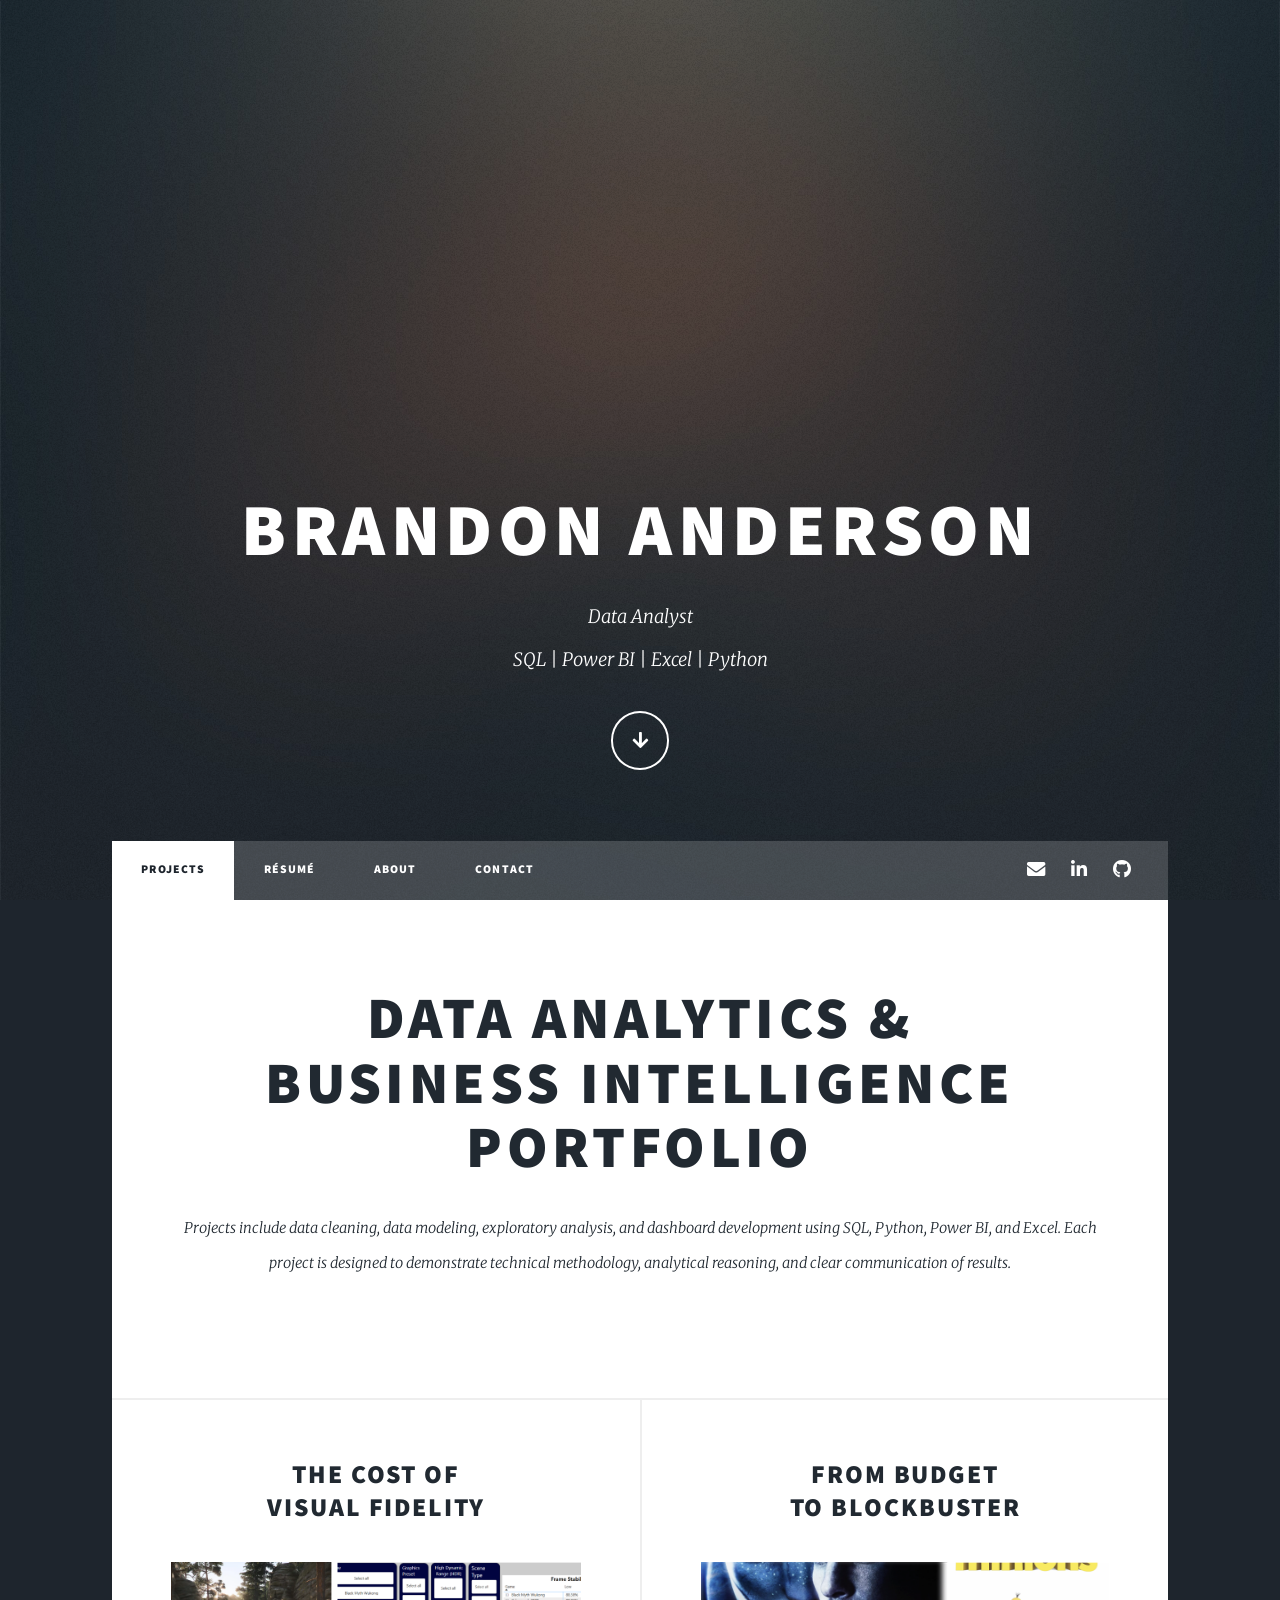
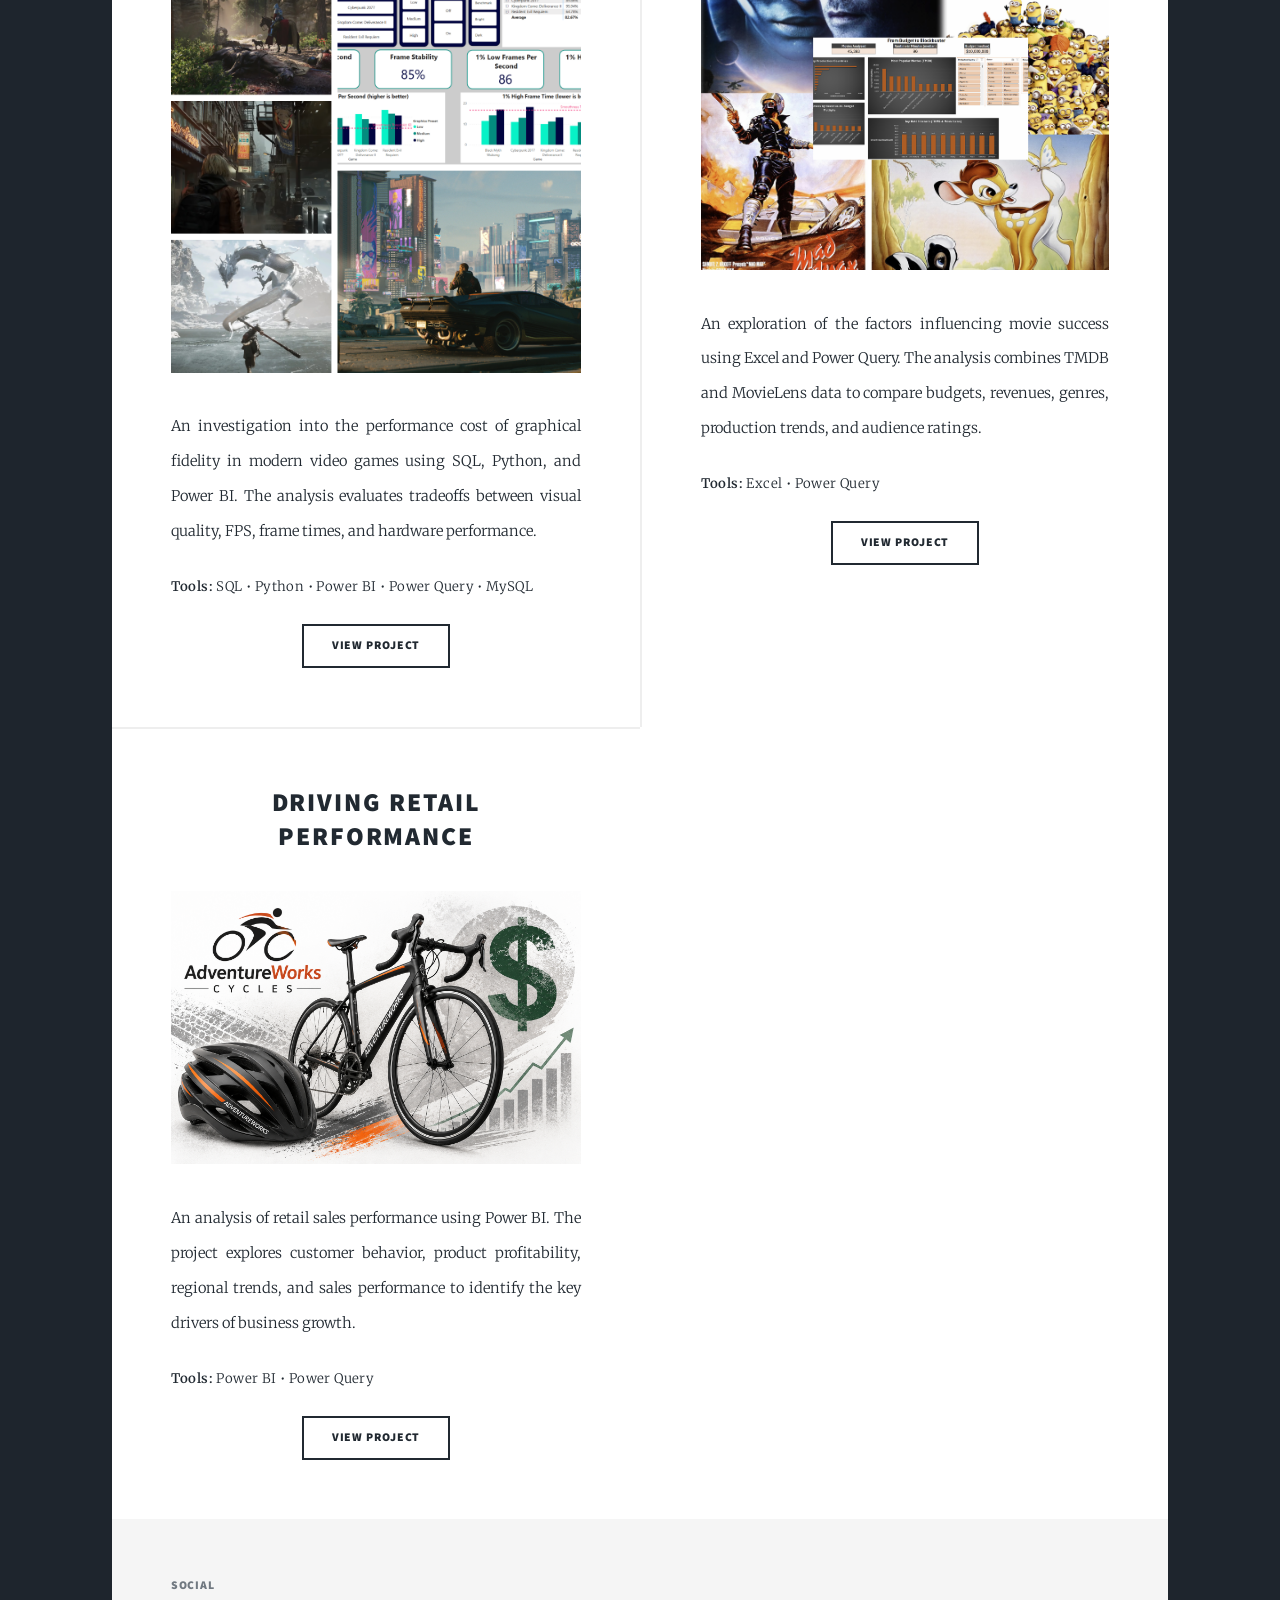
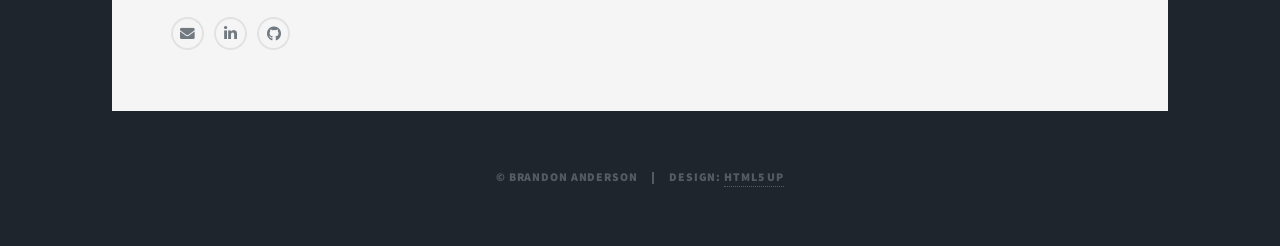
==== commit 53d4d97e: "Add Driving Retail Performance page" ====
--- a/index.html
+++ b/index.html
@@ -62,8 +62,8 @@
 						<!-- Featured Post -->
 							<article class="post featured">
 								<header class="major">
-									<h2><a href="#">Data Analytics &<br />
-									Business Intelligence Portfolio</a></h2>
+									<h2>Data Analytics &<br />
+									Business Intelligence Portfolio</h2>
 									<p>Projects include data cleaning, data modeling, exploratory analysis, and dashboard development 
 										using SQL, Python, Power BI, and Excel. Each project is 
 										designed to demonstrate technical methodology, analytical reasoning, 
@@ -131,22 +131,21 @@
 									</ul>
 								</article>
 
-								<!-- <article>
+								<article>
 									<header>
-										<span class="date">April 18, 2017</span>
-										<h2><a href="#">Ante mattis<br />
-										interdum dolor</a></h2>
+										<!-- <span class="date">April 18, 2017</span> -->
+										<h2><a href="projects/driving_retail_performance.html">Driving Retail Performance
+										</a></h2>
 									</header>
-									<a href="#" class="image fit"><img src="images/pic04.jpg" alt="" /></a>
-									<p>Donec eget ex magna. Interdum et malesuada fames ac ante ipsum primis in faucibus. Pellentesque venenatis dolor imperdiet dolor mattis sagittis magna etiam.</p>
-									
+									<a href="projects/driving_retail_performance.html" class="image fit"><img src="images/driving_retail_performance_collage.png" alt="" /></a>
+									<p>An analysis of retail sales performance using Power BI. The project explores customer behavior, product profitability, regional trends, and sales performance to identify the key drivers of business growth.</p>
 									<p class="project-tags">
 										<strong>Tools:</strong> Power BI • Power Query
 									</p>
 									<ul class="actions special">
-										<li><a href="#" class="button">View Project</a></li>
+										<li><a href="projects/driving_retail_performance.html" class="button">View Project</a></li>
 									</ul>
-								</article> -->
+								</article>
 							</section>
 
 						<!-- Footer -->
--- a/assets/css/main.css
+++ b/assets/css/main.css
@@ -4733,4 +4733,16 @@
 
 .project-tags strong {
     font-weight: 600;
+}
+
+.image.main.headshot {
+    max-width: 400px;
+    margin-left: auto;
+    margin-right: auto;
+}
+
+.image.main.headshot img {
+    display: block;
+    width: 100%;
+    height: auto;
 }
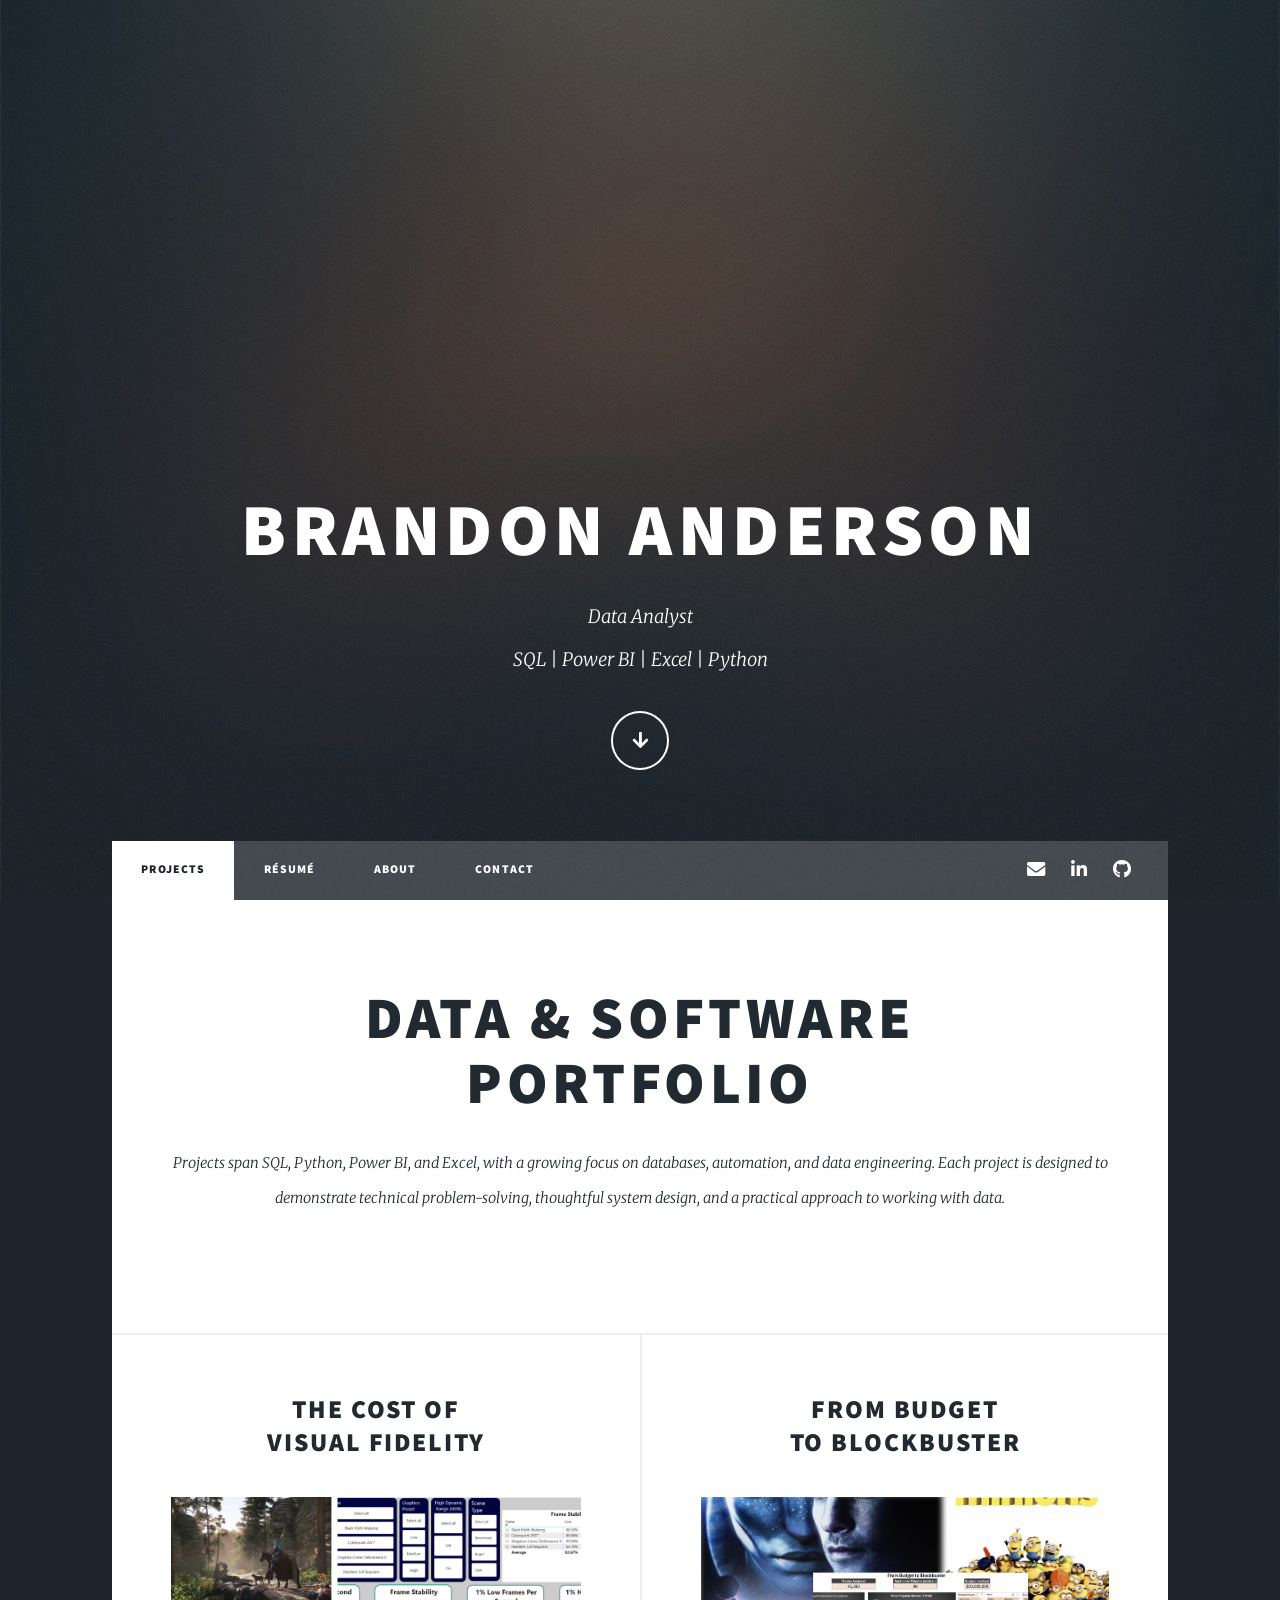
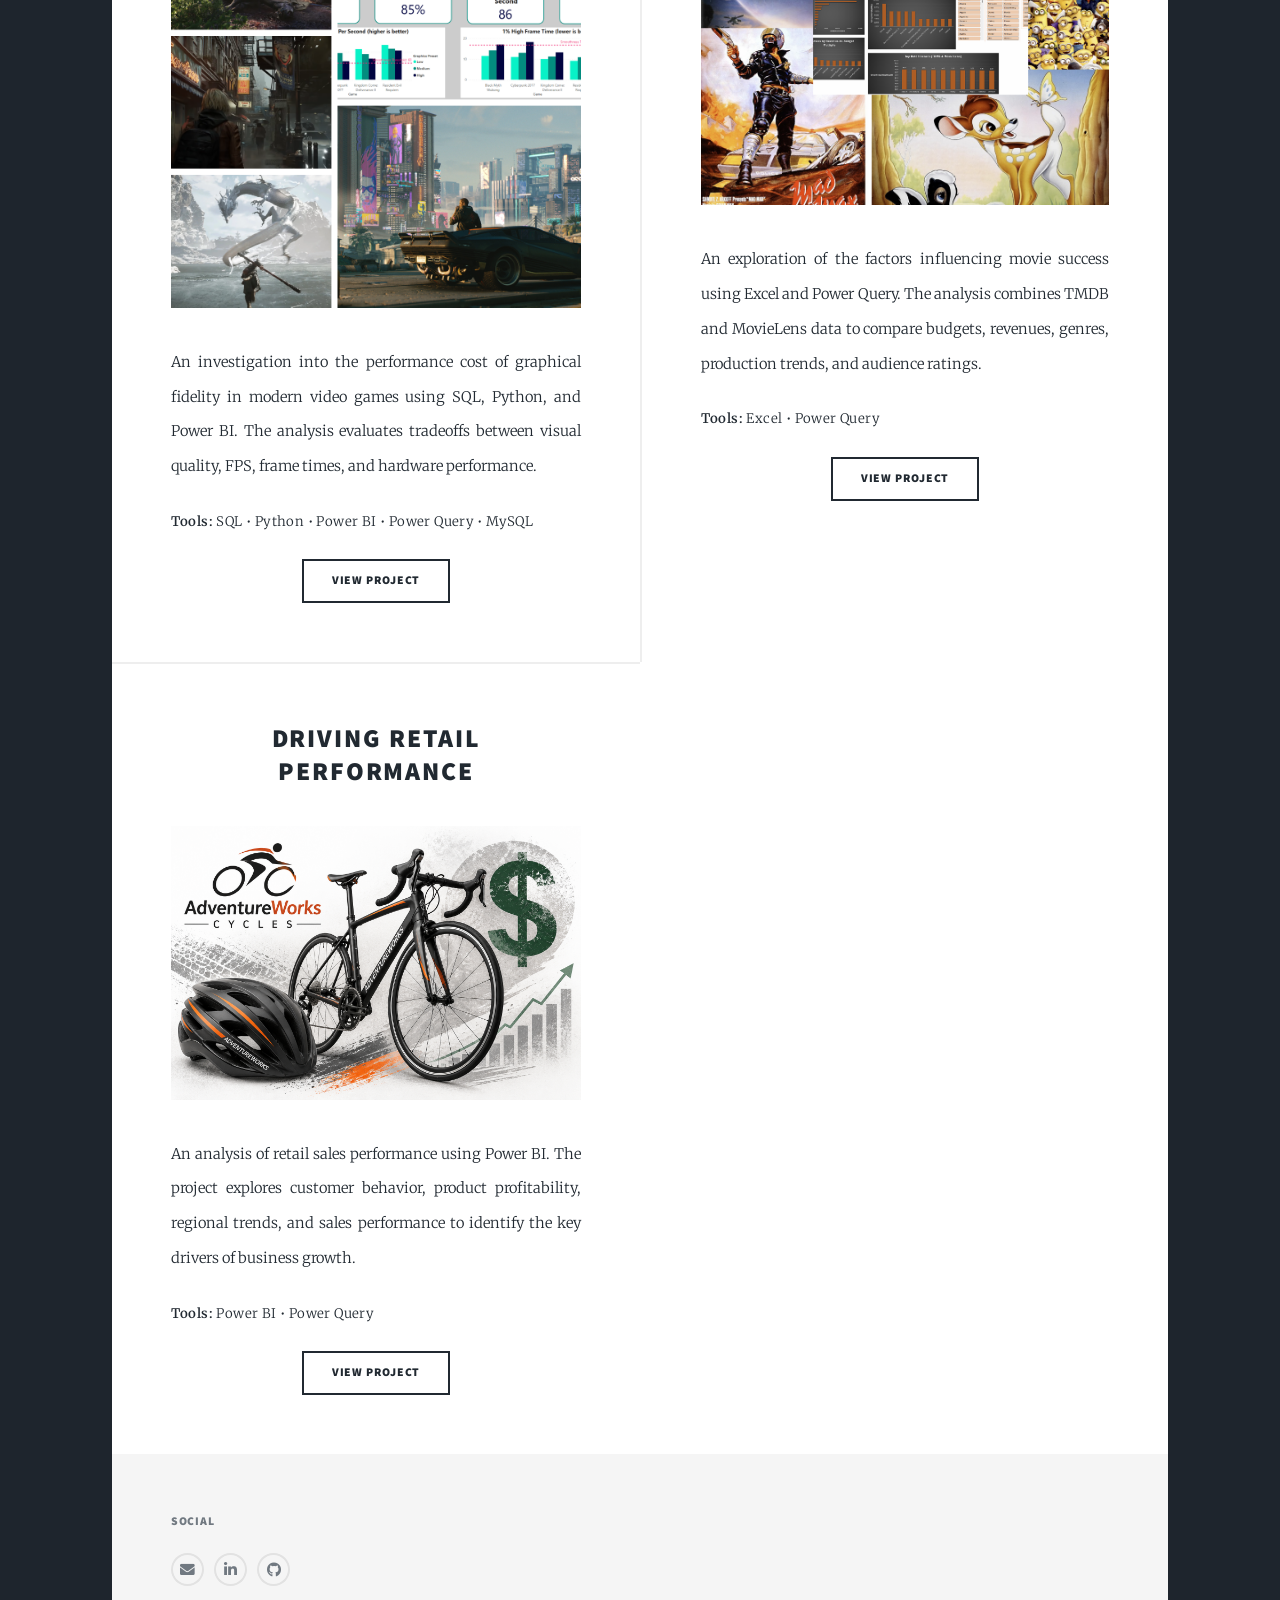
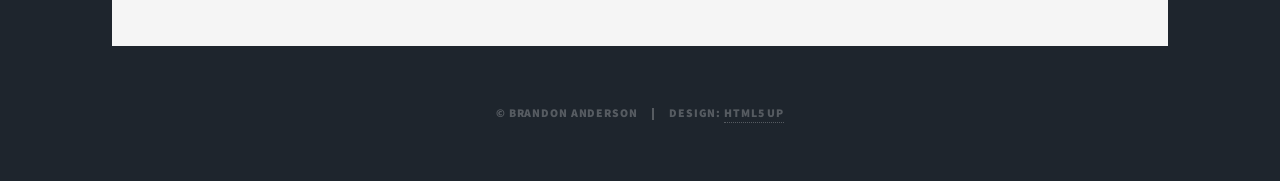
==== commit bb4f45ec: "Edit general about-me information" ====
--- a/index.html
+++ b/index.html
@@ -61,15 +61,18 @@
 
 						<!-- Featured Post -->
 							<article class="post featured">
-								<header class="major">
-									<h2>Data Analytics &<br />
-									Business Intelligence Portfolio</h2>
-									<p>Projects include data cleaning, data modeling, exploratory analysis, and dashboard development 
-										using SQL, Python, Power BI, and Excel. Each project is 
-										designed to demonstrate technical methodology, analytical reasoning, 
-										and clear communication of results.
-									</p>
-								</header>
+							
+							<header class="major">
+								<h2>Data & Software<br />
+								Portfolio</h2>
+								<p>
+									Projects span SQL, Python, Power BI, and Excel, with a growing focus on
+									databases, automation, and data engineering. Each project is designed to
+									demonstrate technical problem-solving, thoughtful system design, and a
+									practical approach to working with data.
+								</p>
+							</header>
+							
 								<!-- <a href="#" class="image main"><img src="images/pic01.jpg" alt="" /></a>
 								<ul class="actions special">
 									<li><a href="#" class="button large">View Project</a></li>
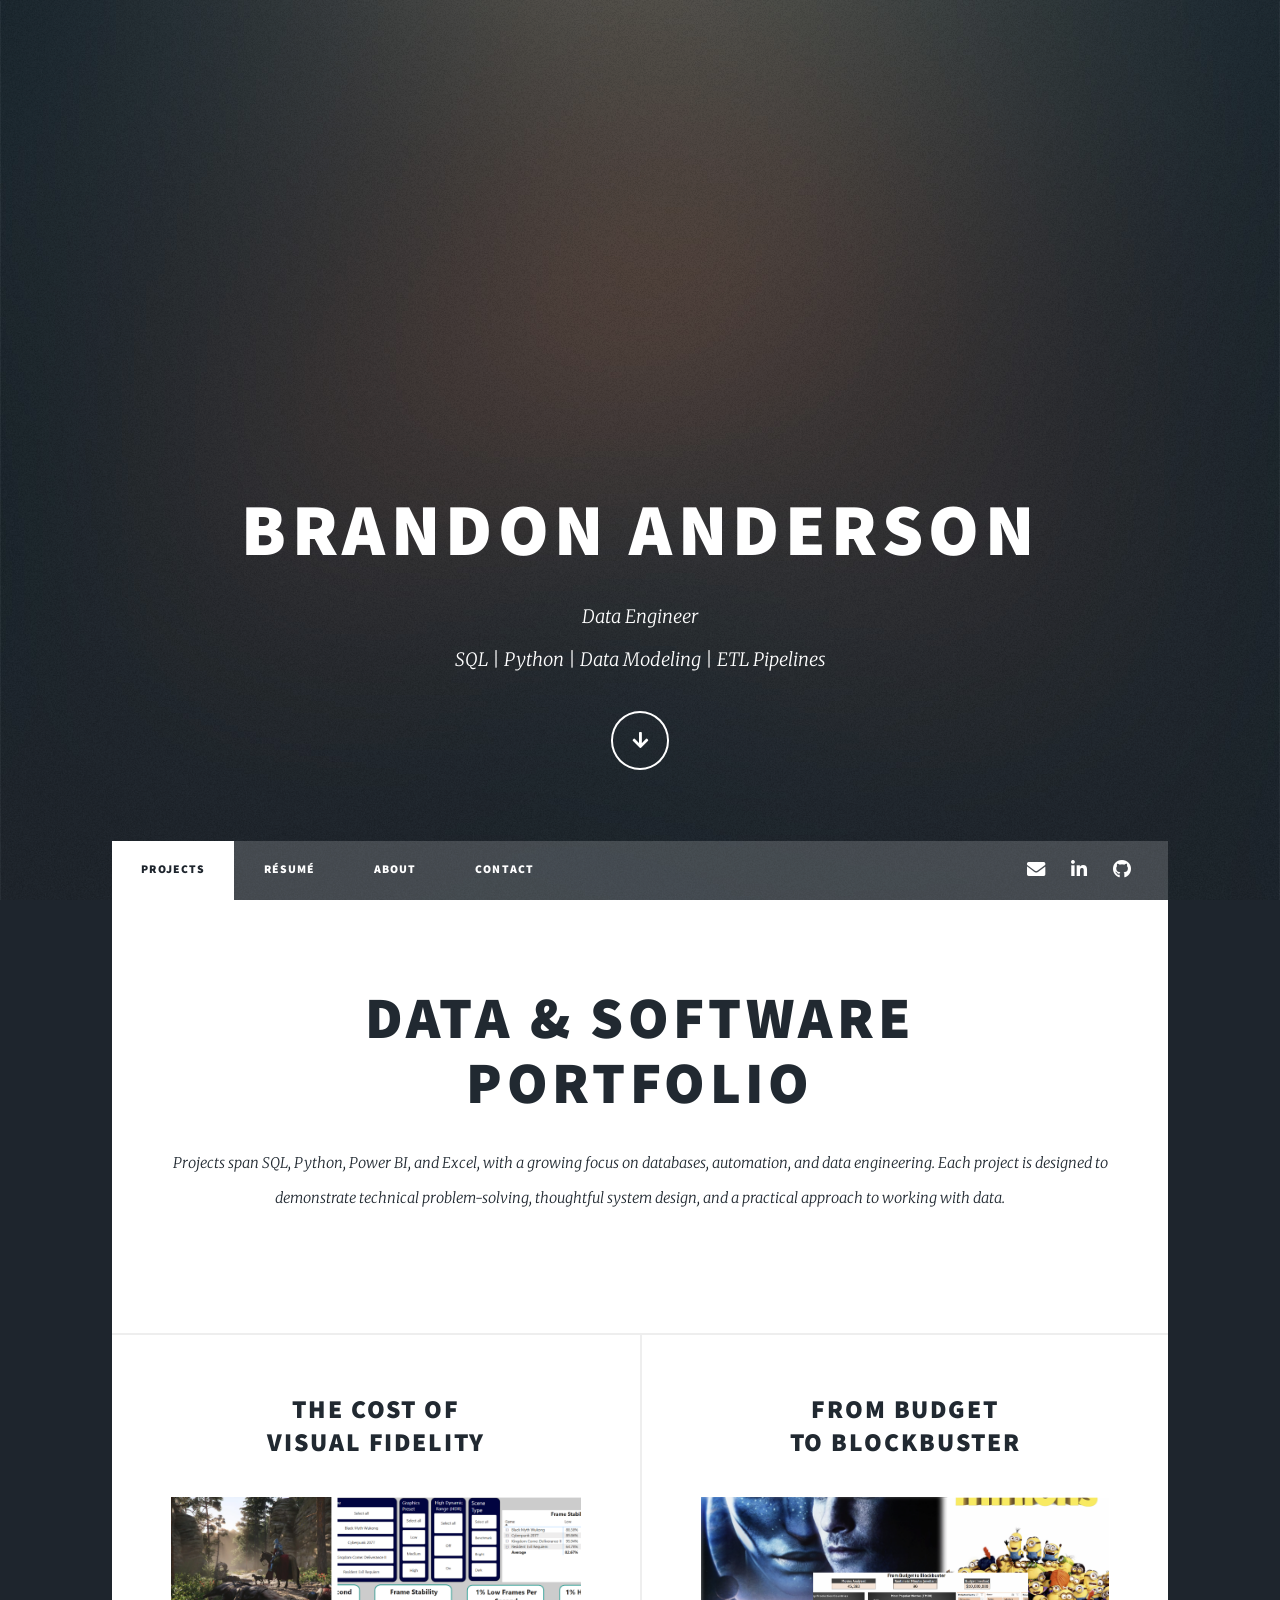
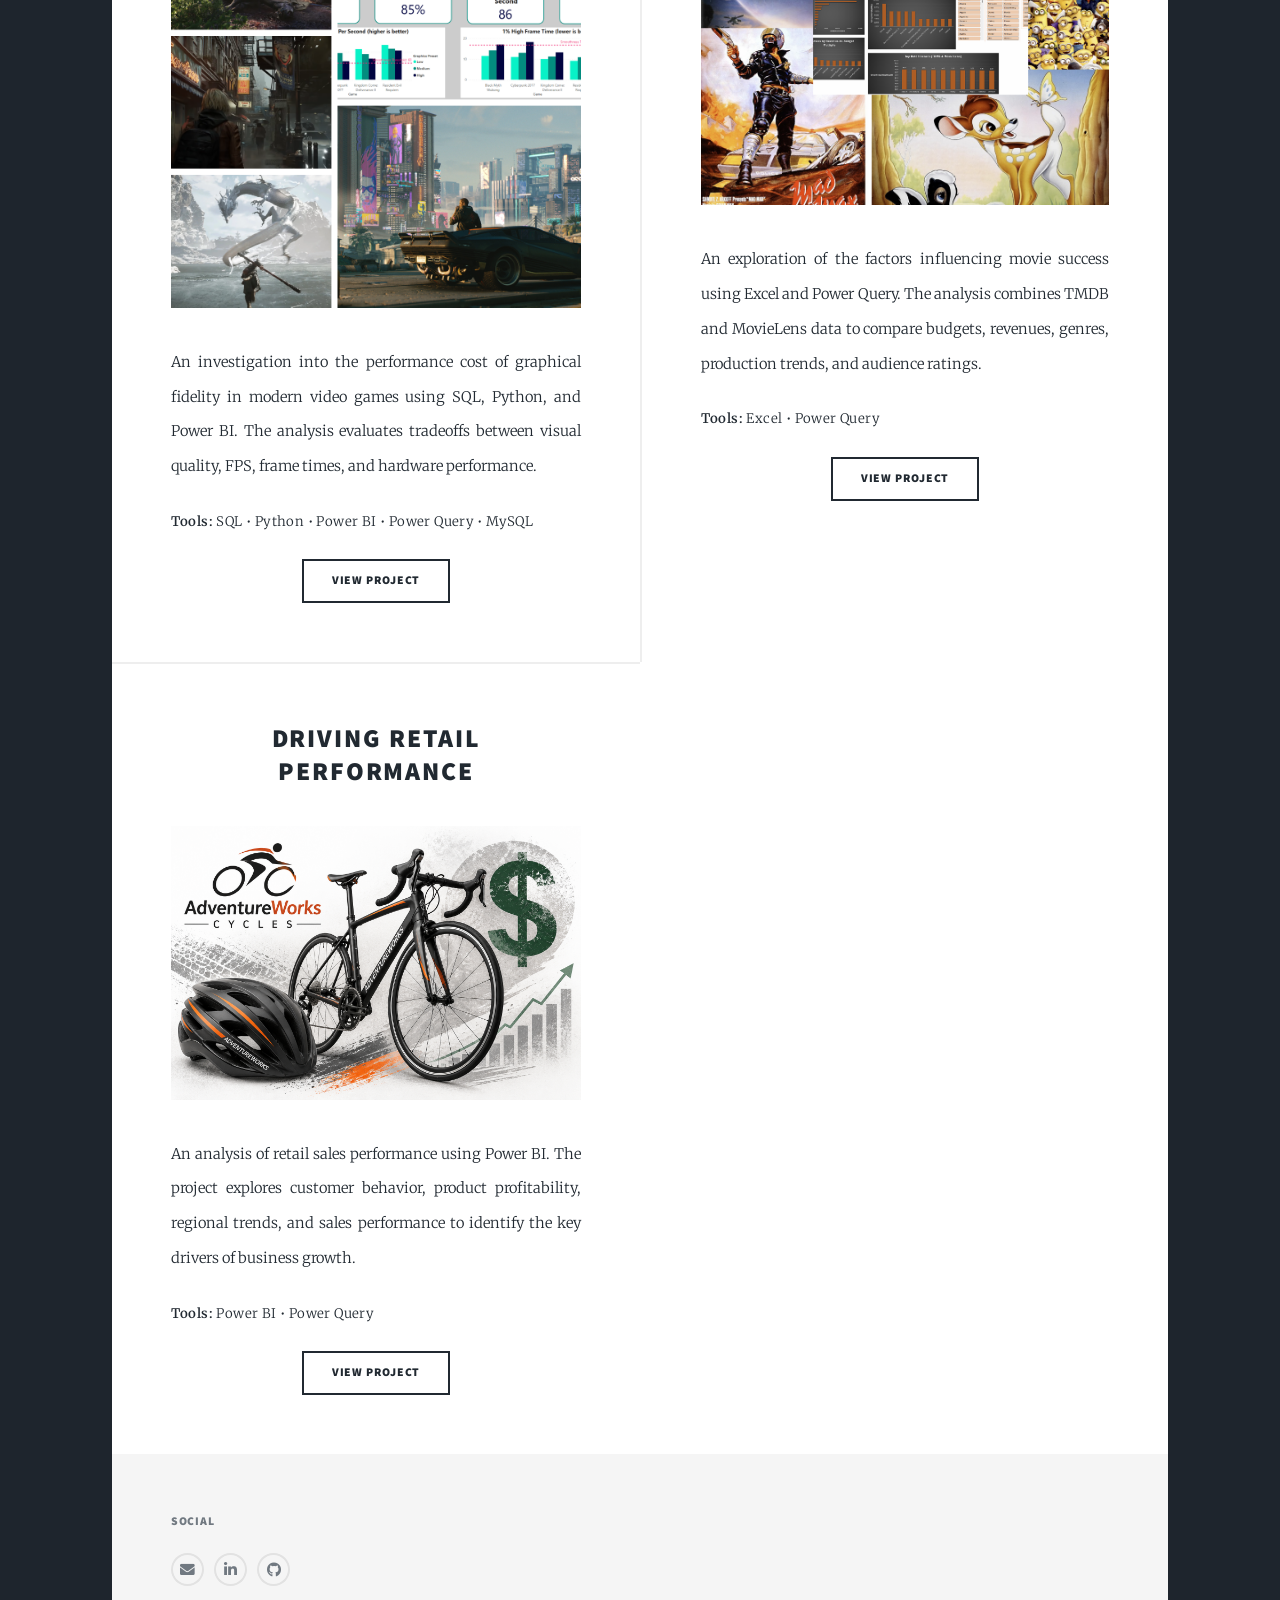
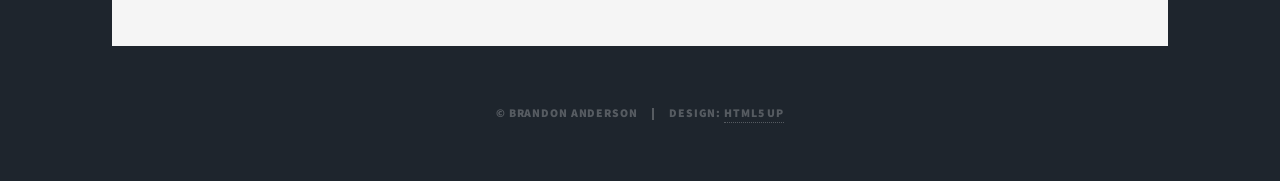
==== commit 37f5c4e0: "Edit hero text" ====
--- a/index.html
+++ b/index.html
@@ -16,8 +16,8 @@
 					<div id="intro">
 						<h1>Brandon Anderson
 						</h1>
-						<p>Data Analyst<br />
-						SQL | Power BI | Excel | Python</p>
+						<p>Data Engineer<br />
+						SQL | Python | Data Modeling | ETL Pipelines</p>
 						<ul class="actions">
 							<li><a href="#header" class="button icon solid solo fa-arrow-down scrolly">Continue</a></li>
 						</ul>
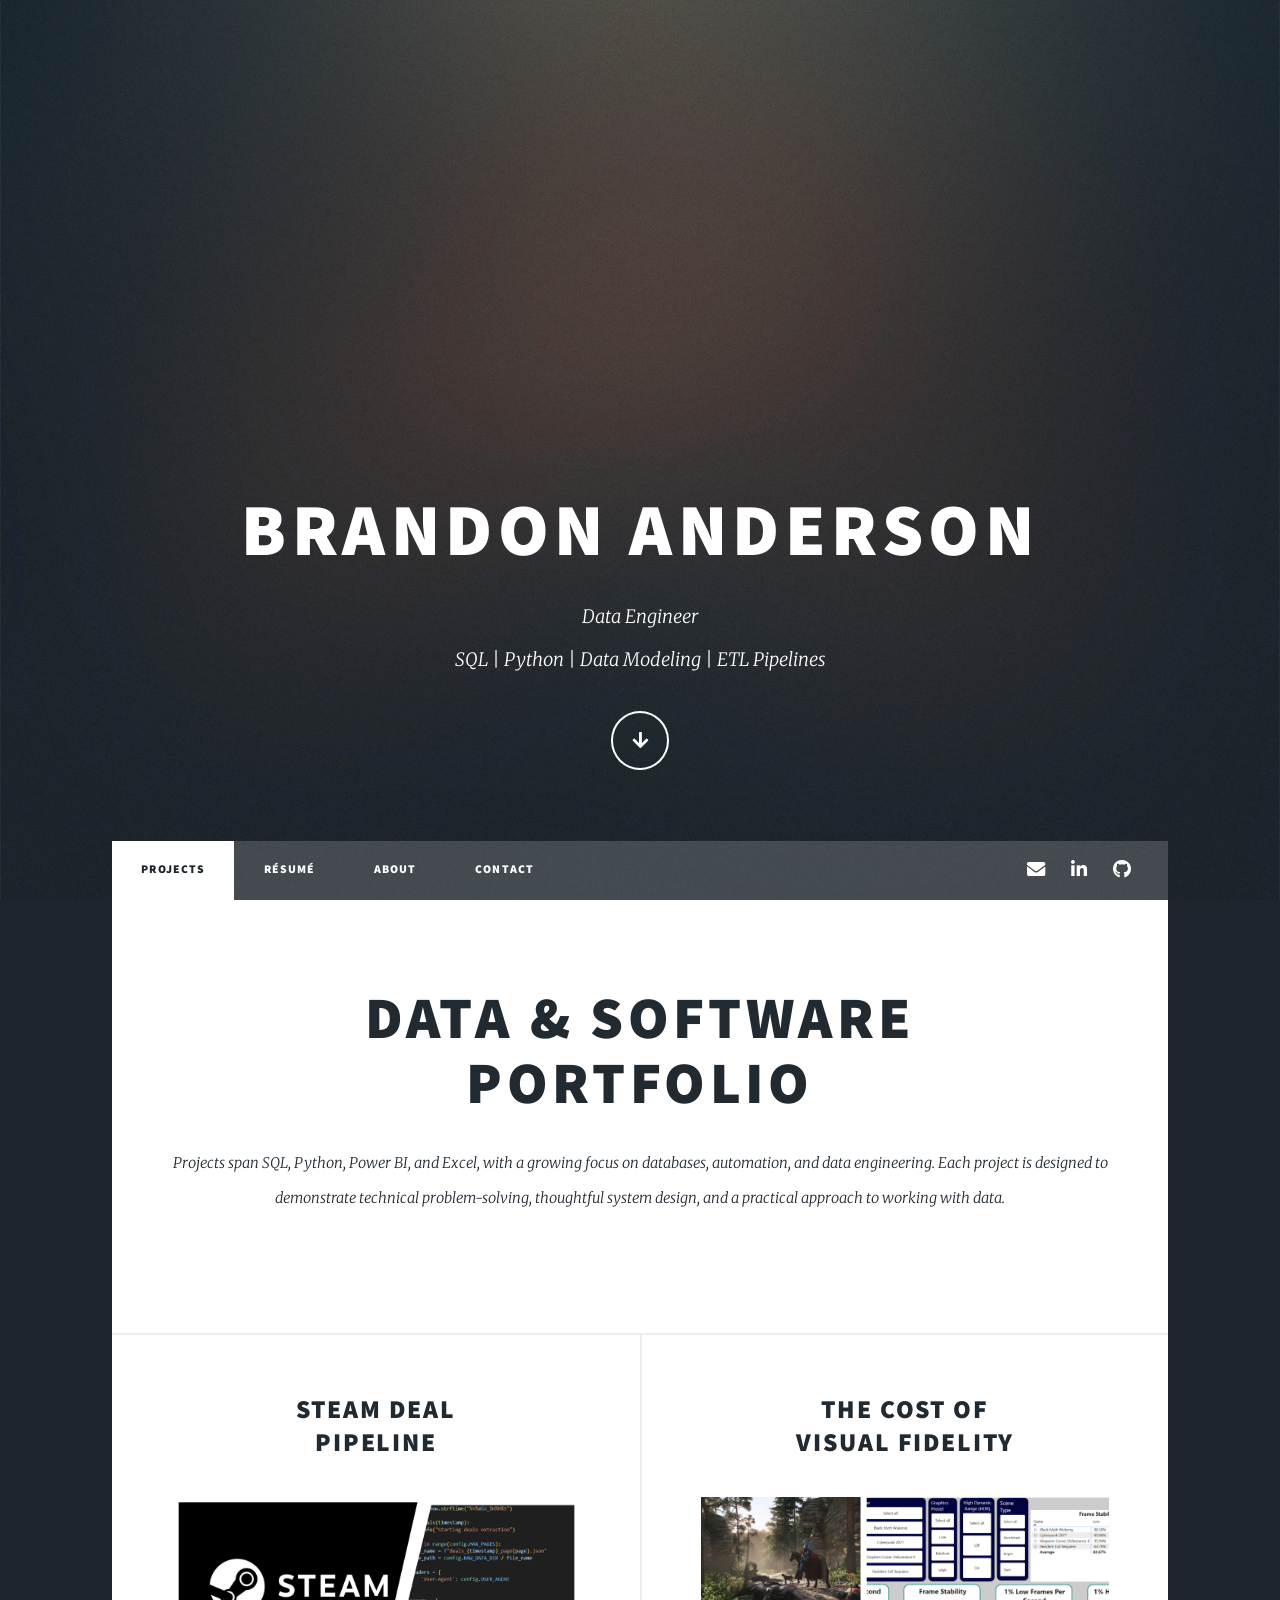
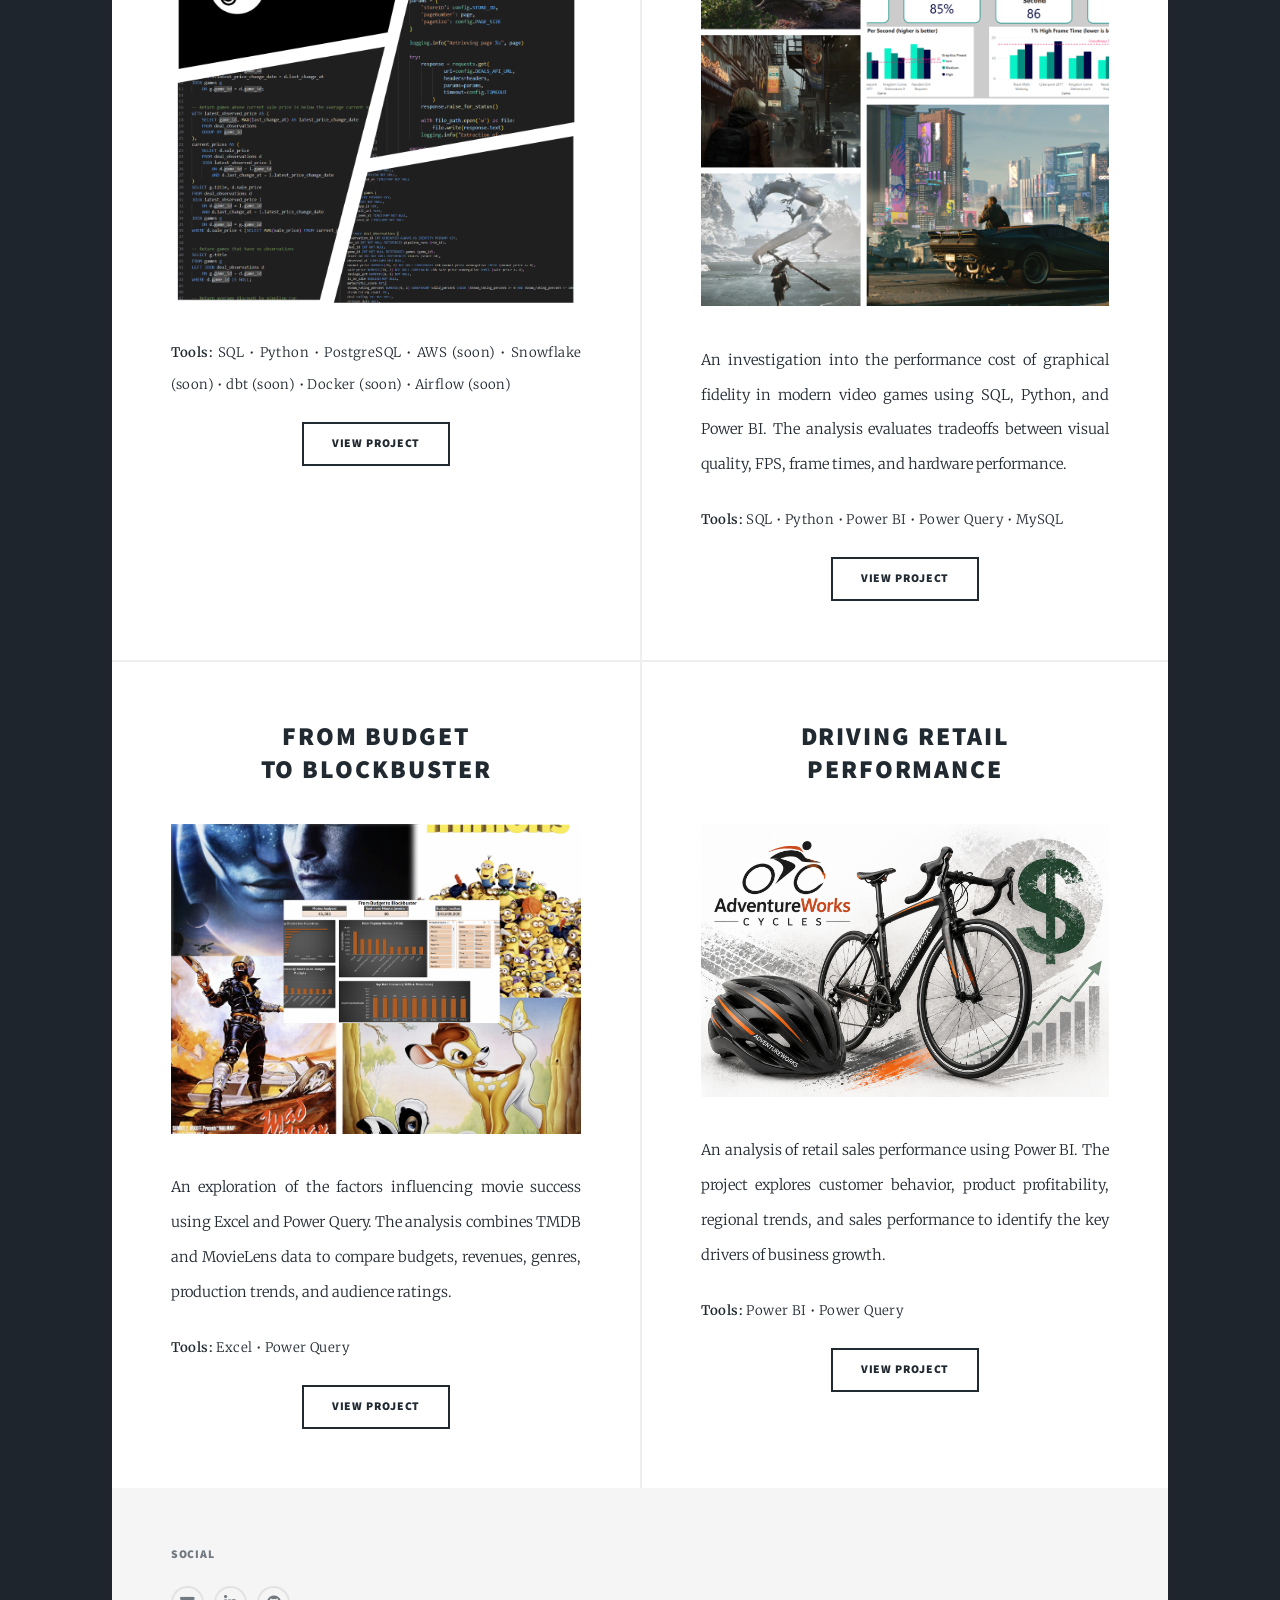
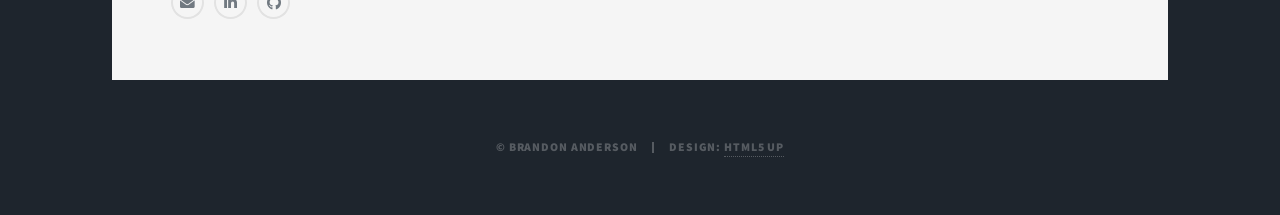
==== commit 39c36ce7: "Add steam deals pipeline project page and edit resume" ====
--- a/index.html
+++ b/index.html
@@ -81,6 +81,38 @@
 
 						<!-- Posts -->
 							<section class="posts">
+								<article>
+									<header>
+										<!-- <span class="date">April 24, 2017</span> -->
+										<h2>
+											<a href="projects/steam_games_pipeline.html">
+												Steam Deal<br />
+												Pipeline
+											</a>
+										</h2>
+									</header>
+
+									<a href="projects/steam_games_pipeline.html" class="image fit">
+										<img src="images/steam-games-pipeline-collage.jpg" alt="collage of pipeline screenshots" />
+									</a>
+
+									<p>
+										
+									</p>
+
+									<p class="project-tags">
+										<strong>Tools:</strong> SQL • Python • PostgreSQL • AWS (soon) • Snowflake (soon) • dbt (soon) • Docker (soon) • Airflow (soon) 
+									</p>
+
+									<ul class="actions special">
+										<li>
+											<a href="projects/steam_games_pipeline.html" class="button">
+												View Project
+											</a>
+										</li>
+									</ul>
+								</article>
+
 								<article>
 									<header>
 										<!-- <span class="date">April 24, 2017</span> -->
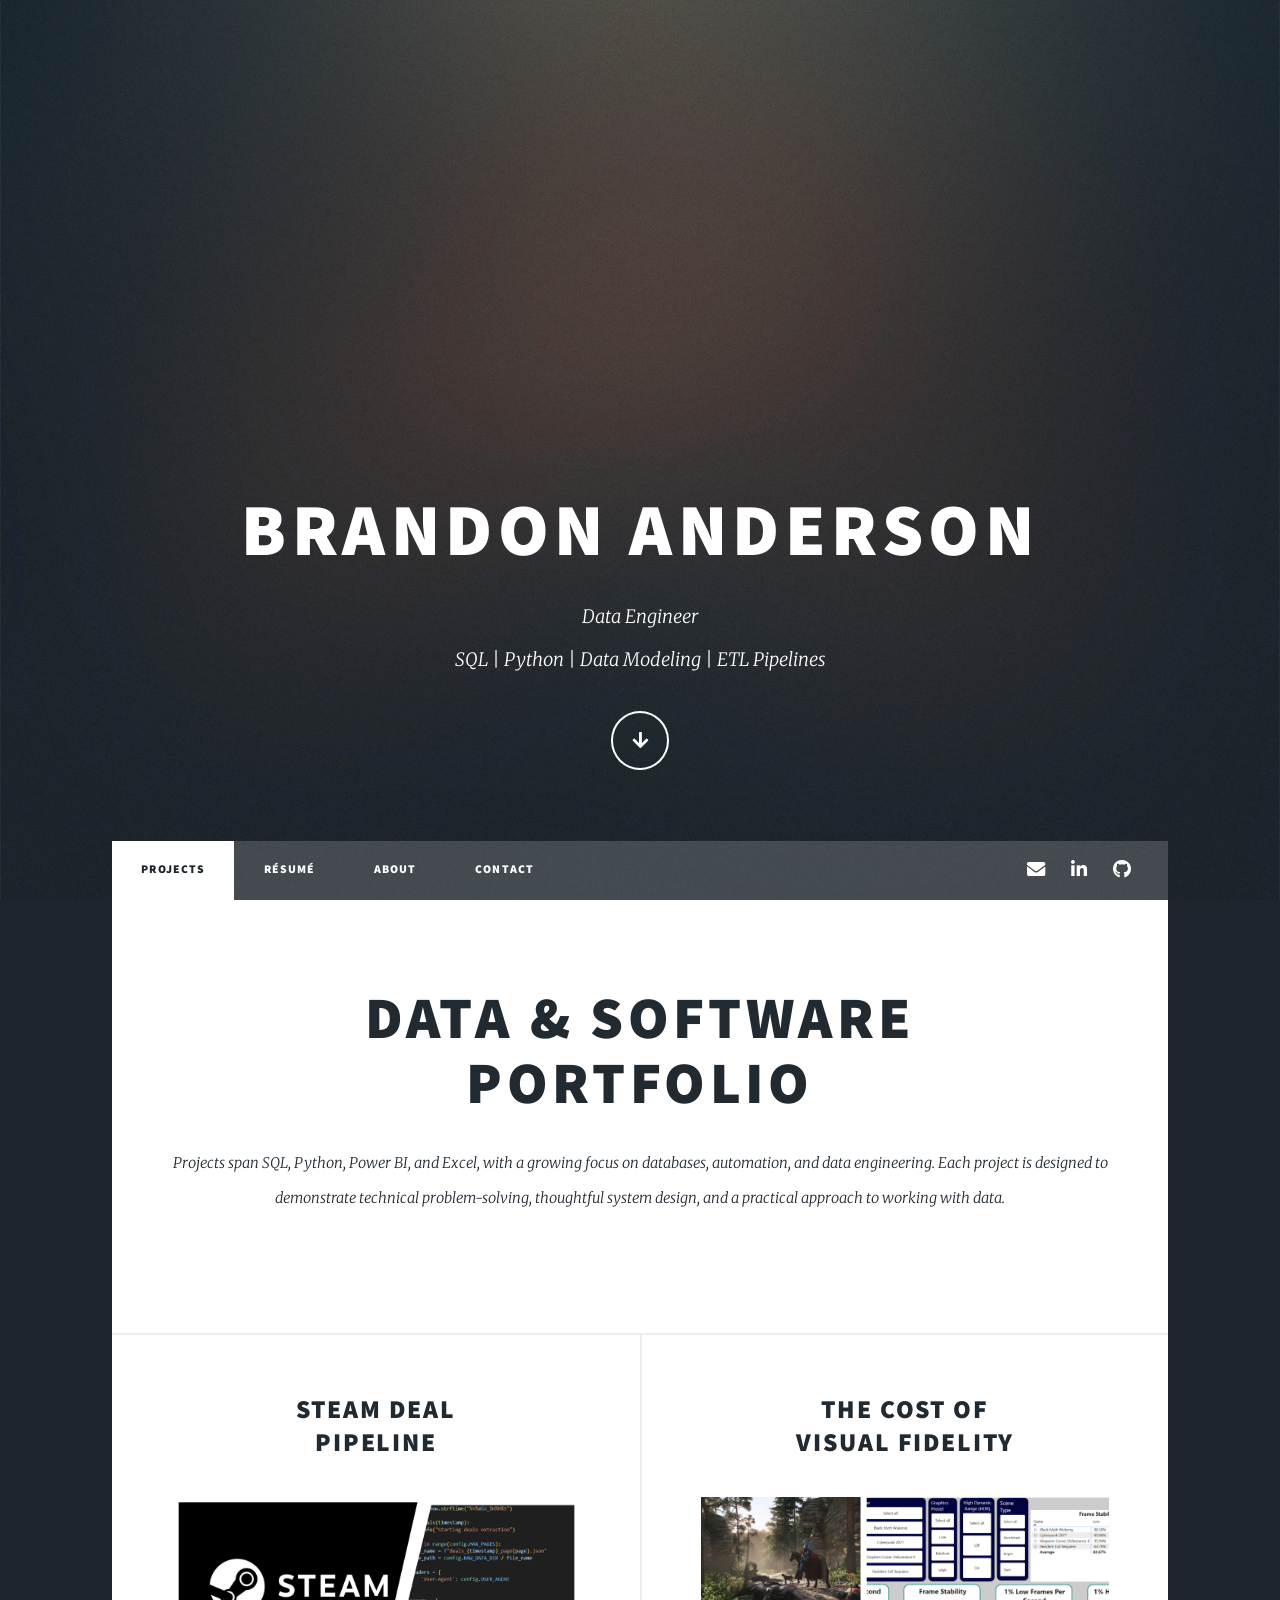
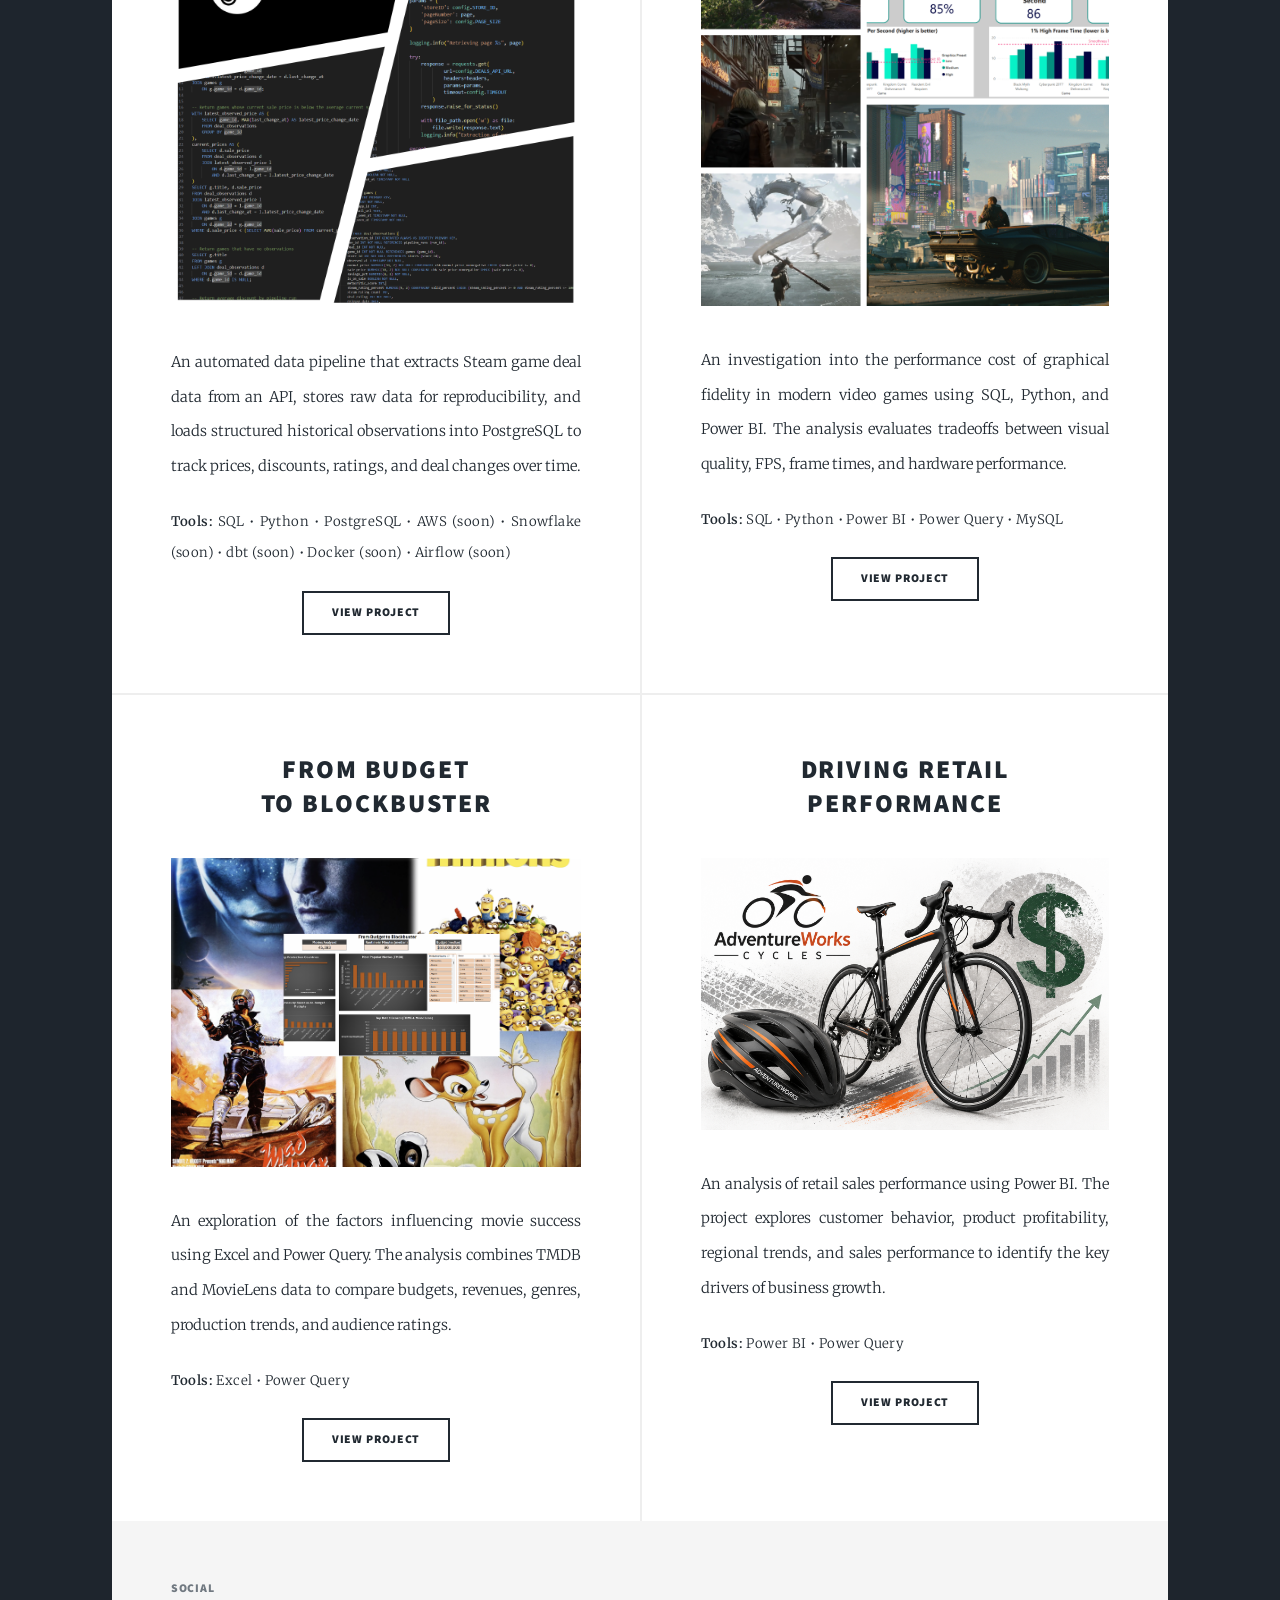
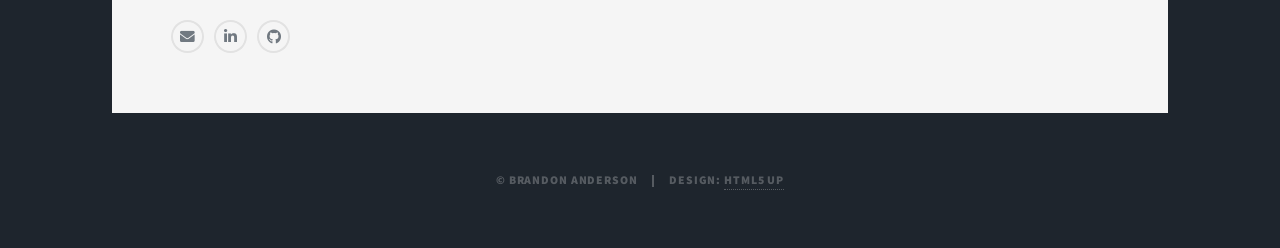
==== commit 87ba16df: "Add steam deals project description" ====
--- a/index.html
+++ b/index.html
@@ -97,7 +97,7 @@
 									</a>
 
 									<p>
-										
+										An automated data pipeline that extracts Steam game deal data from an API, stores raw data for reproducibility, and loads structured historical observations into PostgreSQL to track prices, discounts, ratings, and deal changes over time. 
 									</p>
 
 									<p class="project-tags">
